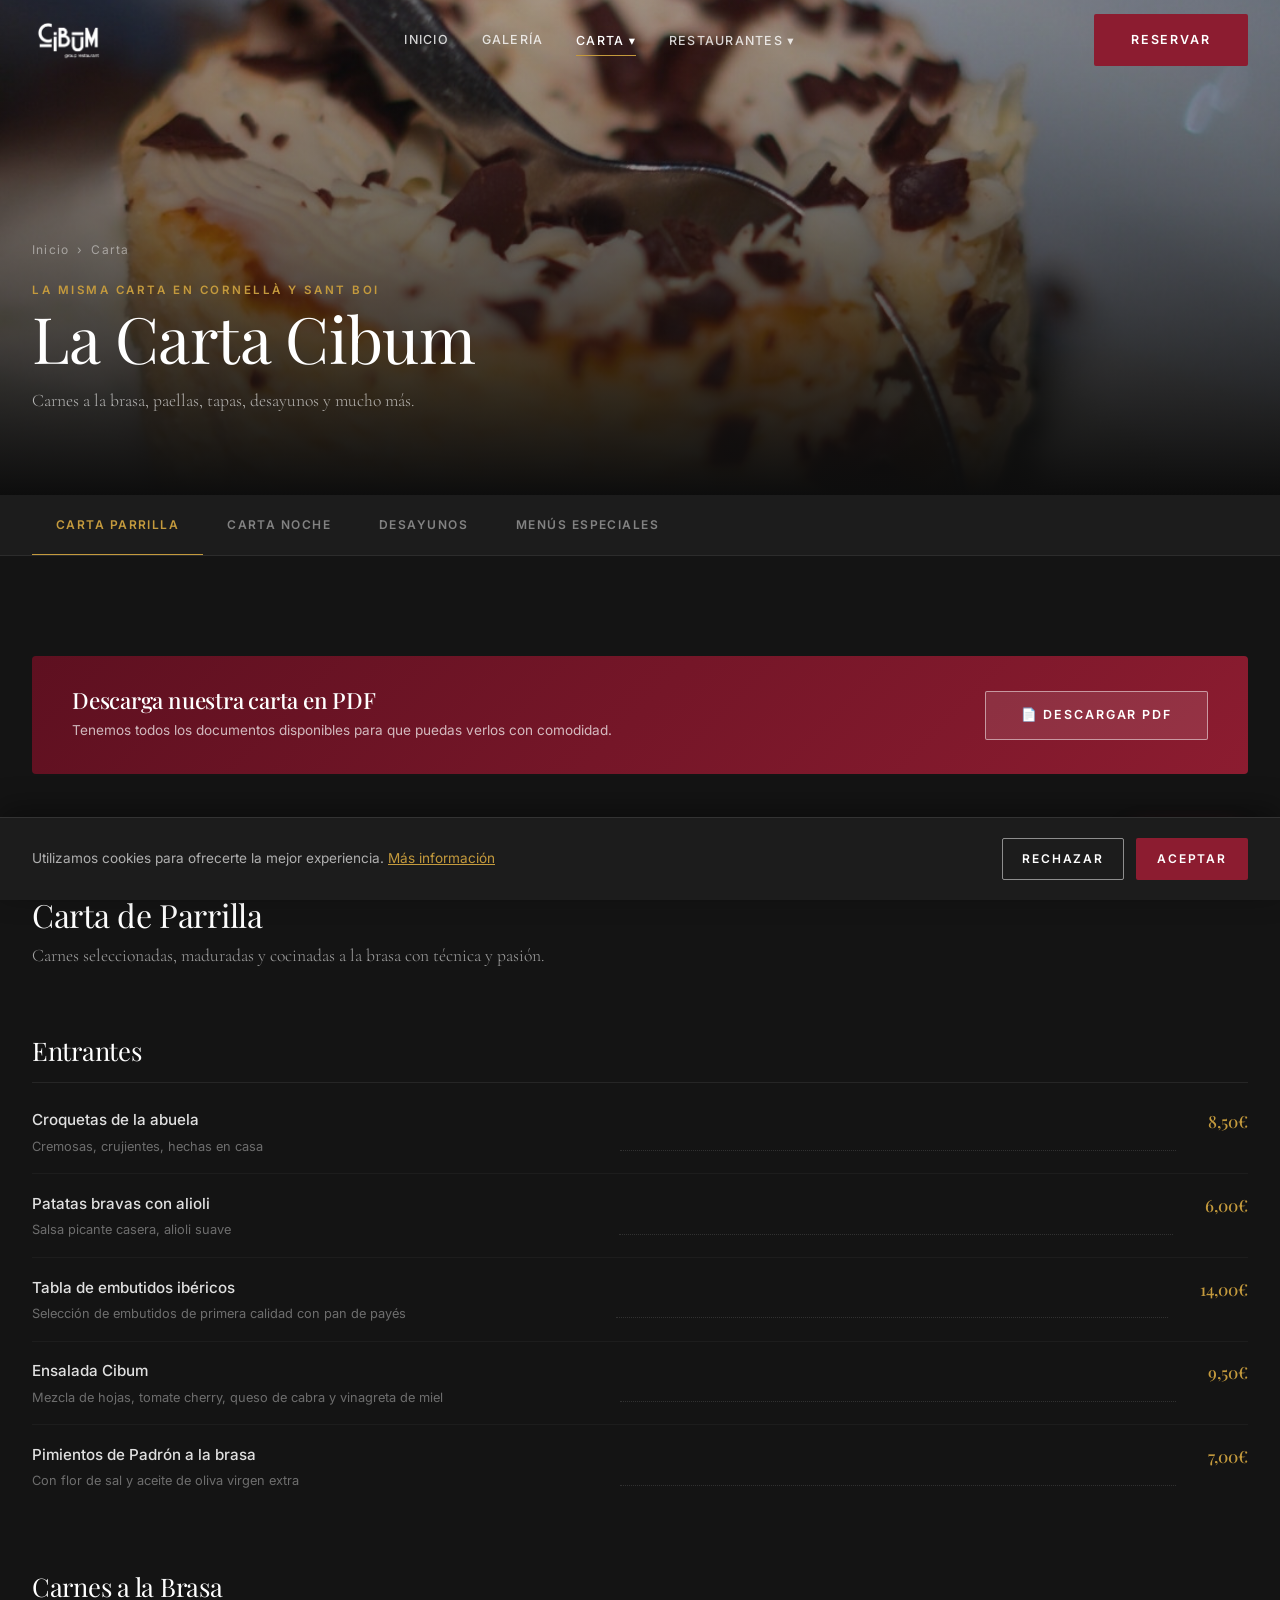
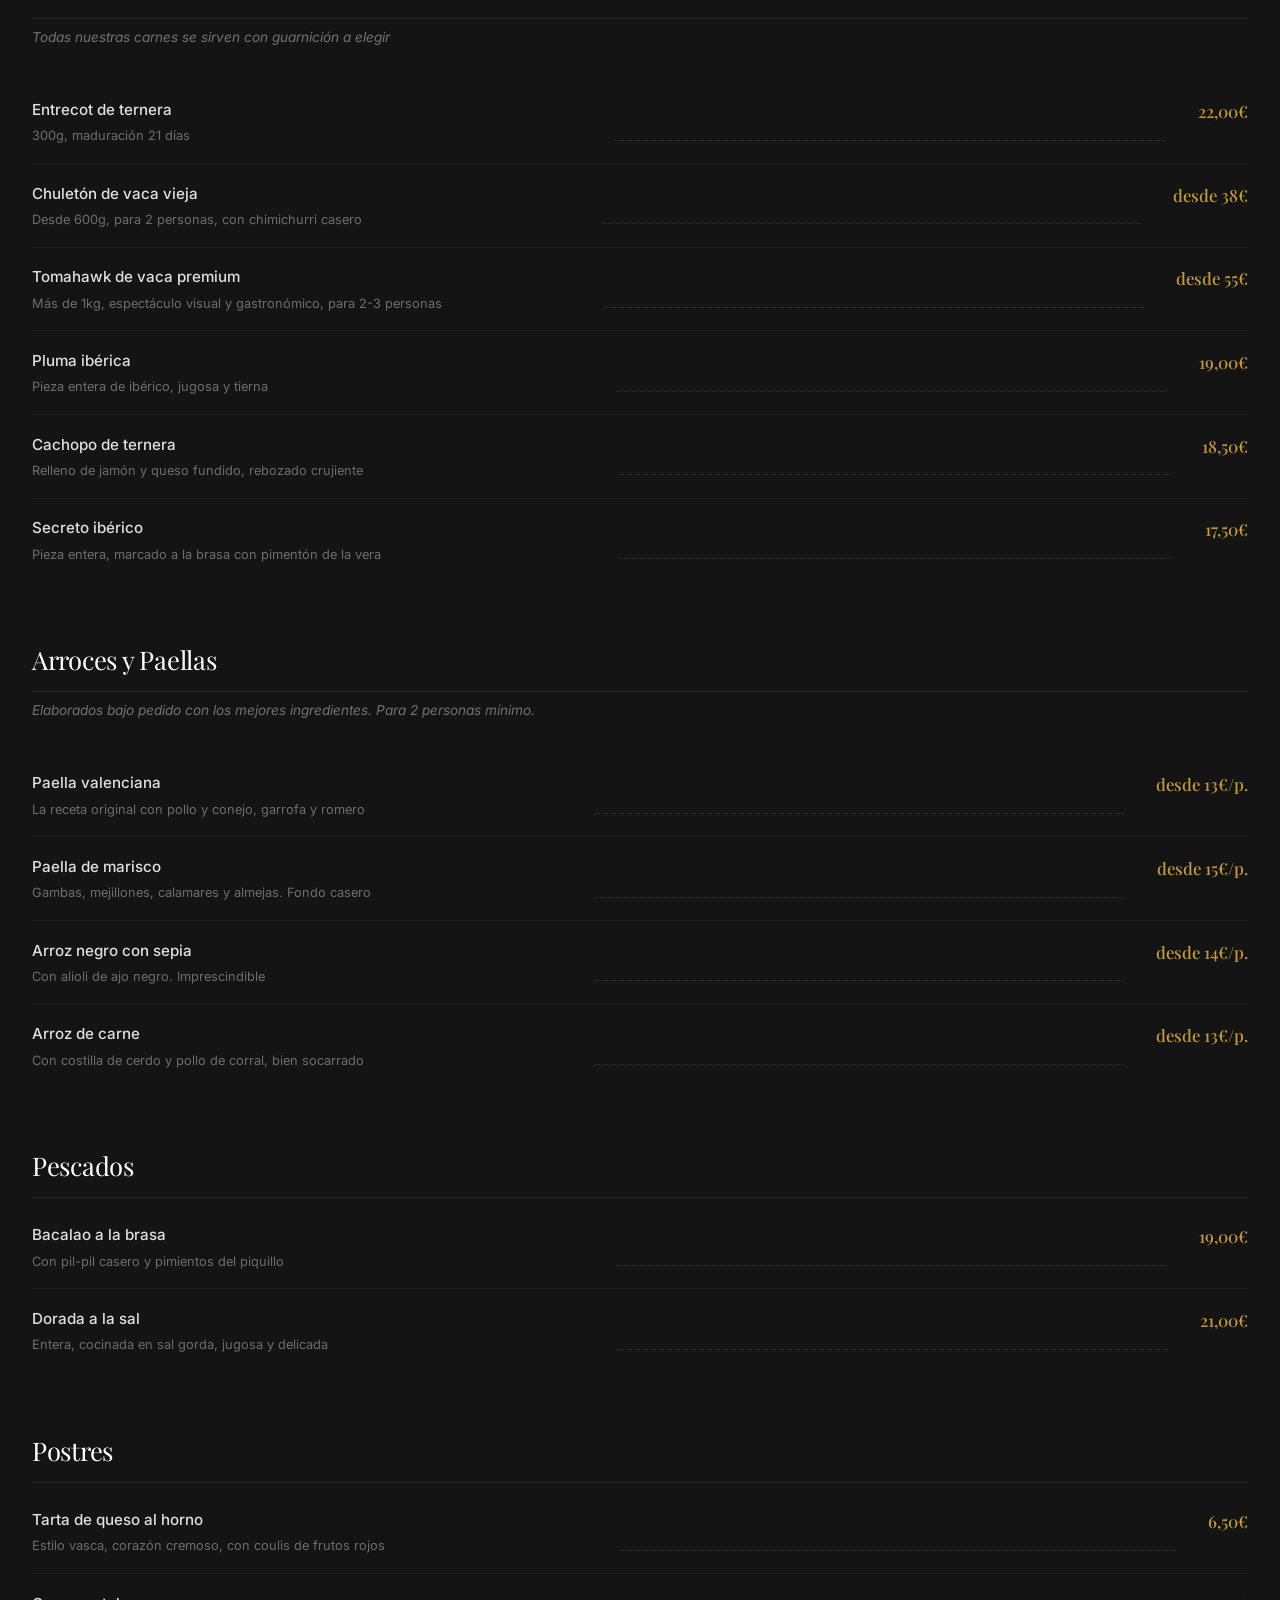
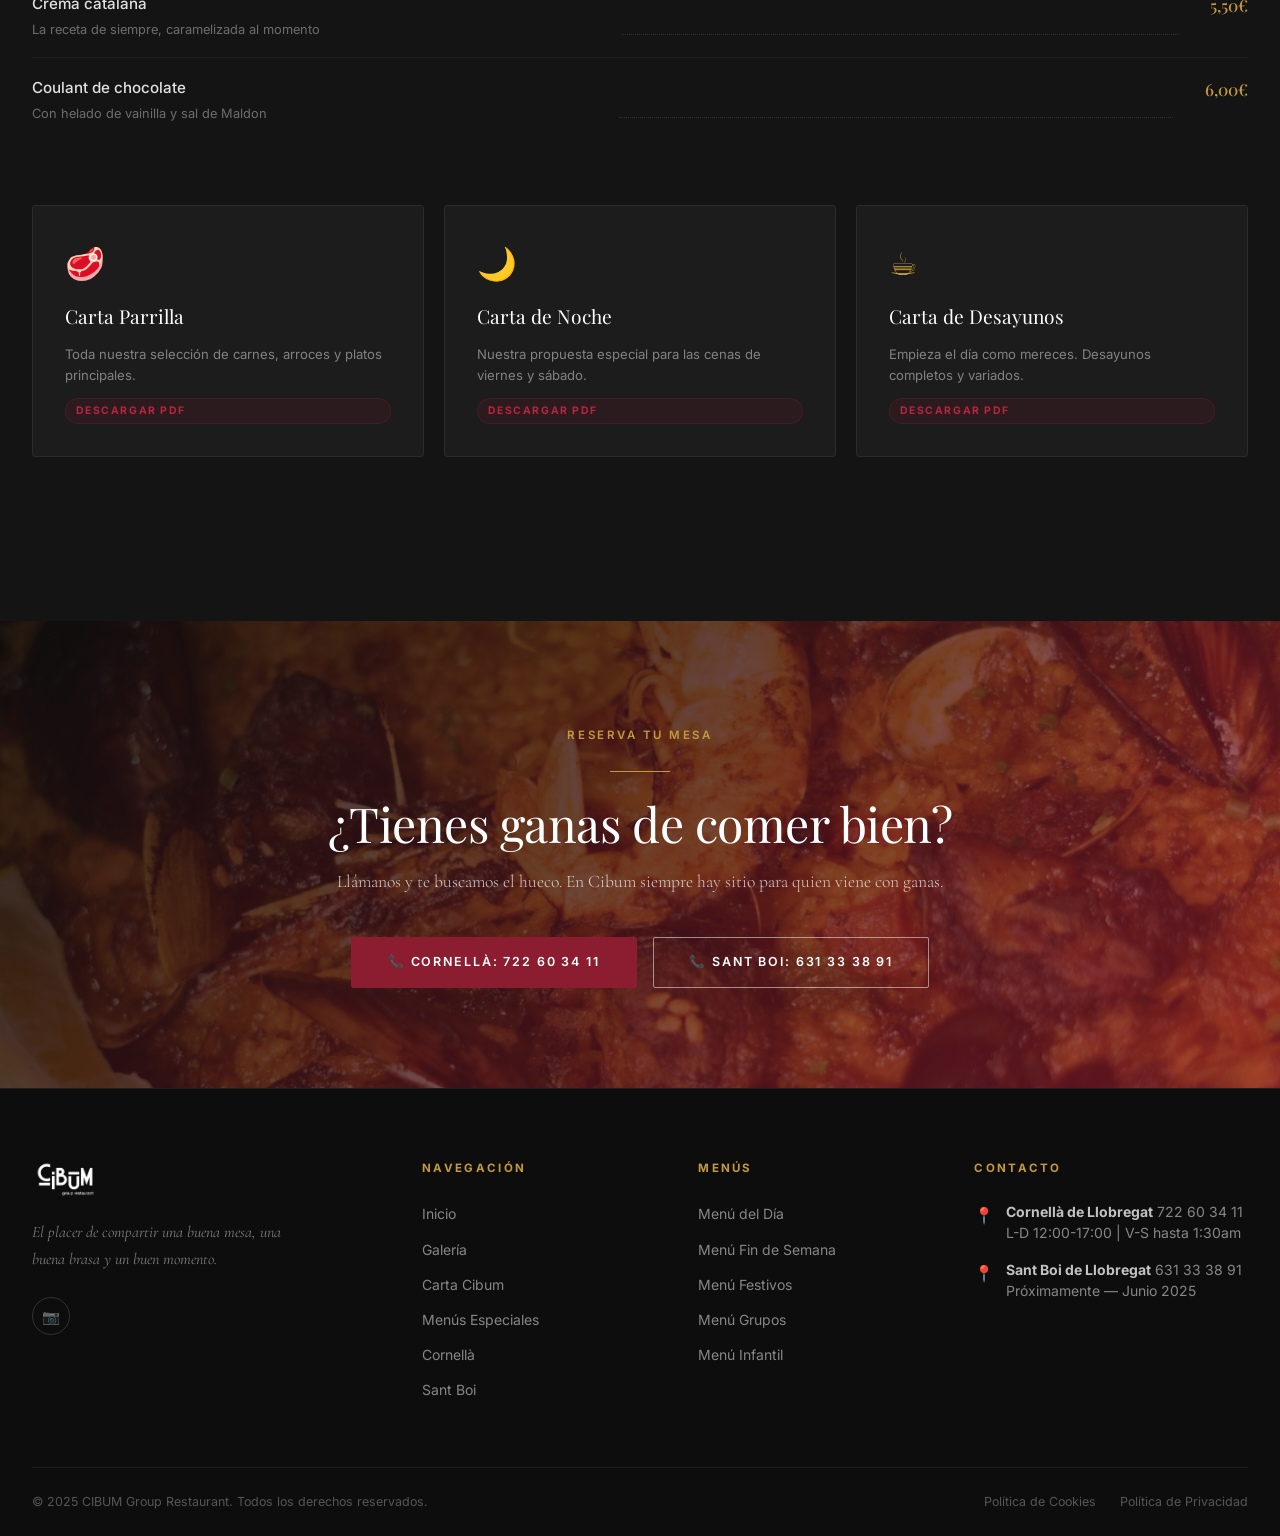
==== carta.html @ f762948f "Initial commit: Cibum Group website Co-Authored-By: Claude Opus 4.6 <noreply@anthropic.com>" ====
<!DOCTYPE html>
<html lang="es">
<head>
  <meta charset="UTF-8">
  <meta name="viewport" content="width=device-width, initial-scale=1.0">
  <title>Carta CIBUM | Carnes, Paellas, Tapas y Más</title>
  <meta name="description" content="Descubre la carta completa de Cibum: carta de parrilla, desayunos, menú de noche y mucho más. La misma carta en Cornellà y Sant Boi.">
  <link rel="icon" href="images/icono-1-150x150.png" type="image/png">
  <link rel="stylesheet" href="css/style.css">
  <style>
    .carta-tabs {
      position: sticky;
      top: var(--nav-height);
      z-index: 100;
      background: var(--color-dark-2);
      border-bottom: 1px solid rgba(255,255,255,0.07);
      padding: 0 2rem;
    }
    .carta-tabs-inner {
      max-width: 1280px;
      margin: 0 auto;
      display: flex;
      overflow-x: auto;
      scrollbar-width: none;
    }
    .carta-tabs-inner::-webkit-scrollbar { display: none; }

    .carta-nav-item {
      flex-shrink: 0;
      padding: 1.25rem 1.5rem;
      font-size: 0.75rem;
      font-weight: 600;
      letter-spacing: 0.12em;
      text-transform: uppercase;
      color: rgba(255,255,255,0.45);
      border-bottom: 2px solid transparent;
      margin-bottom: -1px;
      transition: color 0.2s, border-color 0.2s;
      cursor: pointer;
      white-space: nowrap;
    }
    .carta-nav-item:hover { color: rgba(255,255,255,0.75); }
    .carta-nav-item.active {
      color: var(--color-gold);
      border-bottom-color: var(--color-gold);
    }

    /* PDF download cards */
    .download-grid {
      display: grid;
      grid-template-columns: repeat(3, 1fr);
      gap: 1.25rem;
      margin-bottom: 4rem;
    }
    .download-card {
      background: var(--color-dark-2);
      border: 1px solid rgba(255,255,255,0.07);
      border-radius: 4px;
      padding: 2rem;
      display: flex;
      flex-direction: column;
      gap: 0.75rem;
      transition: border-color 0.3s, transform 0.3s;
      text-decoration: none;
    }
    .download-card:hover {
      border-color: rgba(196,154,61,0.35);
      transform: translateY(-4px);
    }
    .download-card__icon {
      font-size: 2rem;
      color: var(--color-gold);
    }
    .download-card__title {
      font-family: var(--font-display);
      font-size: 1.2rem;
      color: var(--color-white);
    }
    .download-card__desc {
      font-size: 0.82rem;
      color: rgba(255,255,255,0.45);
      line-height: 1.6;
    }
    .download-card__badge {
      display: inline-block;
      font-size: 0.65rem;
      font-weight: 700;
      letter-spacing: 0.15em;
      text-transform: uppercase;
      color: var(--color-brand-light);
      background: rgba(140,28,48,0.15);
      border: 1px solid rgba(140,28,48,0.25);
      padding: 0.25rem 0.6rem;
      border-radius: 2rem;
    }

    /* Menu section items */
    .menu-section {
      margin-bottom: 4rem;
    }
    .menu-section__title {
      font-family: var(--font-display);
      font-size: 1.6rem;
      font-weight: 400;
      color: var(--color-white);
      margin-bottom: 0.5rem;
      padding-bottom: 1rem;
      border-bottom: 1px solid rgba(255,255,255,0.08);
    }
    .menu-section__subtitle {
      font-size: 0.85rem;
      color: rgba(255,255,255,0.4);
      margin-bottom: 2rem;
      font-style: italic;
    }
    .menu-items {
      display: flex;
      flex-direction: column;
      gap: 0;
    }
    .menu-item {
      display: flex;
      justify-content: space-between;
      align-items: flex-start;
      gap: 1rem;
      padding: 1.1rem 0;
      border-bottom: 1px solid rgba(255,255,255,0.04);
      transition: background 0.2s;
    }
    .menu-item:last-child { border-bottom: none; }
    .menu-item:hover { background: rgba(255,255,255,0.02); margin: 0 -1rem; padding: 1.1rem 1rem; }
    .menu-item__info { flex: 1; }
    .menu-item__name {
      font-weight: 500;
      color: rgba(255,255,255,0.87);
      font-size: 0.95rem;
      margin-bottom: 0.25rem;
    }
    .menu-item__desc {
      font-size: 0.8rem;
      color: rgba(255,255,255,0.38);
      line-height: 1.5;
    }
    .menu-item__dots {
      flex: 1;
      border-bottom: 1px dotted rgba(255,255,255,0.12);
      margin: 0 1rem;
      margin-bottom: 0.3rem;
      align-self: flex-end;
    }
    .menu-item__price {
      font-family: var(--font-display);
      font-size: 1.05rem;
      color: var(--color-gold);
      font-weight: 500;
      white-space: nowrap;
      flex-shrink: 0;
    }

    .carta-panel { display: none; }
    .carta-panel.active { display: block; }

    /* Featured banner */
    .featured-banner {
      background: linear-gradient(135deg, var(--color-brand-dark), var(--color-brand));
      border-radius: 4px;
      padding: 2rem 2.5rem;
      display: flex;
      align-items: center;
      justify-content: space-between;
      gap: 1.5rem;
      margin-bottom: 3rem;
      flex-wrap: wrap;
    }
    .featured-banner__text h3 {
      font-family: var(--font-display);
      font-size: 1.4rem;
      color: white;
      margin-bottom: 0.4rem;
    }
    .featured-banner__text p {
      font-size: 0.85rem;
      color: rgba(255,255,255,0.7);
    }

    @media (max-width: 768px) {
      .download-grid { grid-template-columns: 1fr; }
    }
    @media (min-width: 769px) and (max-width: 992px) {
      .download-grid { grid-template-columns: repeat(2, 1fr); }
    }
  </style>
</head>
<body>

  <!-- Page Loader -->
  <div class="page-loader">
    <img src="images/cibum-logo-1.png" alt="Cibum" class="page-loader__logo">
    <div class="page-loader__bar"></div>
  </div>

  <!-- Navigation -->
  <nav class="navbar">
    <div class="navbar__inner">
      <a href="index.html" class="navbar__logo">
        <img src="images/cibum-logo-1.png" alt="CIBUM Group">
      </a>
      <div class="navbar__links">
        <a href="index.html" class="navbar__link">Inicio</a>
        <a href="galeria.html" class="navbar__link">Galería</a>
        <div class="navbar__dropdown">
          <a href="carta.html" class="navbar__link active">Carta &#9662;</a>
          <div class="navbar__dropdown-menu">
            <a href="carta.html" class="navbar__dropdown-item">Carta Completa</a>
            <a href="menus.html" class="navbar__dropdown-item">Menús para Grupos</a>
            <a href="menus.html#finde" class="navbar__dropdown-item">Menú Fin de Semana</a>
            <a href="menus.html#infantil" class="navbar__dropdown-item">Menú Infantil</a>
          </div>
        </div>
        <div class="navbar__dropdown">
          <a href="cornella.html" class="navbar__link">Restaurantes &#9662;</a>
          <div class="navbar__dropdown-menu">
            <a href="cornella.html" class="navbar__dropdown-item">Cornellà</a>
            <a href="sant-boi.html" class="navbar__dropdown-item">Sant Boi</a>
          </div>
        </div>
      </div>
      <a href="tel:722603411" class="btn btn--primary navbar__cta">Reservar</a>
      <button class="navbar__hamburger" aria-label="Menú">
        <span></span><span></span><span></span>
      </button>
    </div>
  </nav>

  <!-- Mobile Menu -->
  <div class="navbar__mobile">
    <a href="index.html" class="navbar__mobile-link">Inicio</a>
    <a href="galeria.html" class="navbar__mobile-link">Galería</a>
    <a href="carta.html" class="navbar__mobile-link">Carta Completa</a>
    <a href="menus.html" class="navbar__mobile-link">Menús Especiales</a>
    <a href="cornella.html" class="navbar__mobile-link">Cornellà</a>
    <a href="sant-boi.html" class="navbar__mobile-link">Sant Boi</a>
    <a href="tel:722603411" class="btn btn--primary navbar__mobile-cta">Reservar Mesa</a>
  </div>

  <!-- Page Hero -->
  <section class="page-hero">
    <div class="page-hero__bg" style="background-image: url('images/6.jpg');"></div>
    <div class="page-hero__overlay"></div>
    <div class="page-hero__content">
      <div class="page-hero__breadcrumb">
        <a href="index.html">Inicio</a>
        <span>&#8250;</span>
        <span>Carta</span>
      </div>
      <span class="eyebrow">La misma carta en Cornellà y Sant Boi</span>
      <h1 class="page-hero__title">La Carta Cibum</h1>
      <p class="page-hero__subtitle">Carnes a la brasa, paellas, tapas, desayunos y mucho más.</p>
    </div>
  </section>

  <!-- Carta Navigation Tabs -->
  <div class="carta-tabs">
    <div class="carta-tabs-inner">
      <div class="carta-nav-item active" data-carta="parrilla">Carta Parrilla</div>
      <div class="carta-nav-item" data-carta="noche">Carta Noche</div>
      <div class="carta-nav-item" data-carta="desayunos">Desayunos</div>
      <div class="carta-nav-item" data-carta="menus-link">Menús Especiales</div>
    </div>
  </div>

  <!-- Main Content -->
  <section class="section section--dark">
    <div class="container">

      <!-- Downloads Banner -->
      <div class="featured-banner reveal">
        <div class="featured-banner__text">
          <h3>Descarga nuestra carta en PDF</h3>
          <p>Tenemos todos los documentos disponibles para que puedas verlos con comodidad.</p>
        </div>
        <a href="https://cibumgroup.com/wp-content/uploads/2025/05/menu-parilla.pdf" target="_blank" class="btn btn--outline" style="background:rgba(255,255,255,0.1);">
          &#128196; Descargar PDF
        </a>
      </div>

      <!-- Carta Parrilla -->
      <div class="carta-panel active" id="panel-parrilla">
        <div class="section-header reveal">
          <span class="eyebrow">Especialidad de la casa</span>
          <div class="divider divider--left"></div>
          <h2 class="section-title" style="text-align:left; font-size: 2rem;">Carta de Parrilla</h2>
          <p class="section-subtitle" style="margin-left:0; margin-top:0.5rem;">Carnes seleccionadas, maduradas y cocinadas a la brasa con técnica y pasión.</p>
        </div>

        <div class="menu-section reveal">
          <h3 class="menu-section__title">Entrantes</h3>
          <div class="menu-items">
            <div class="menu-item">
              <div class="menu-item__info">
                <div class="menu-item__name">Croquetas de la abuela</div>
                <div class="menu-item__desc">Cremosas, crujientes, hechas en casa</div>
              </div>
              <div class="menu-item__dots"></div>
              <div class="menu-item__price">8,50€</div>
            </div>
            <div class="menu-item">
              <div class="menu-item__info">
                <div class="menu-item__name">Patatas bravas con alioli</div>
                <div class="menu-item__desc">Salsa picante casera, alioli suave</div>
              </div>
              <div class="menu-item__dots"></div>
              <div class="menu-item__price">6,00€</div>
            </div>
            <div class="menu-item">
              <div class="menu-item__info">
                <div class="menu-item__name">Tabla de embutidos ibéricos</div>
                <div class="menu-item__desc">Selección de embutidos de primera calidad con pan de payés</div>
              </div>
              <div class="menu-item__dots"></div>
              <div class="menu-item__price">14,00€</div>
            </div>
            <div class="menu-item">
              <div class="menu-item__info">
                <div class="menu-item__name">Ensalada Cibum</div>
                <div class="menu-item__desc">Mezcla de hojas, tomate cherry, queso de cabra y vinagreta de miel</div>
              </div>
              <div class="menu-item__dots"></div>
              <div class="menu-item__price">9,50€</div>
            </div>
            <div class="menu-item">
              <div class="menu-item__info">
                <div class="menu-item__name">Pimientos de Padrón a la brasa</div>
                <div class="menu-item__desc">Con flor de sal y aceite de oliva virgen extra</div>
              </div>
              <div class="menu-item__dots"></div>
              <div class="menu-item__price">7,00€</div>
            </div>
          </div>
        </div>

        <div class="menu-section reveal">
          <h3 class="menu-section__title">Carnes a la Brasa</h3>
          <p class="menu-section__subtitle">Todas nuestras carnes se sirven con guarnición a elegir</p>
          <div class="menu-items">
            <div class="menu-item">
              <div class="menu-item__info">
                <div class="menu-item__name">Entrecot de ternera</div>
                <div class="menu-item__desc">300g, maduración 21 días</div>
              </div>
              <div class="menu-item__dots"></div>
              <div class="menu-item__price">22,00€</div>
            </div>
            <div class="menu-item">
              <div class="menu-item__info">
                <div class="menu-item__name">Chuletón de vaca vieja</div>
                <div class="menu-item__desc">Desde 600g, para 2 personas, con chimichurri casero</div>
              </div>
              <div class="menu-item__dots"></div>
              <div class="menu-item__price">desde 38€</div>
            </div>
            <div class="menu-item">
              <div class="menu-item__info">
                <div class="menu-item__name">Tomahawk de vaca premium</div>
                <div class="menu-item__desc">Más de 1kg, espectáculo visual y gastronómico, para 2-3 personas</div>
              </div>
              <div class="menu-item__dots"></div>
              <div class="menu-item__price">desde 55€</div>
            </div>
            <div class="menu-item">
              <div class="menu-item__info">
                <div class="menu-item__name">Pluma ibérica</div>
                <div class="menu-item__desc">Pieza entera de ibérico, jugosa y tierna</div>
              </div>
              <div class="menu-item__dots"></div>
              <div class="menu-item__price">19,00€</div>
            </div>
            <div class="menu-item">
              <div class="menu-item__info">
                <div class="menu-item__name">Cachopo de ternera</div>
                <div class="menu-item__desc">Relleno de jamón y queso fundido, rebozado crujiente</div>
              </div>
              <div class="menu-item__dots"></div>
              <div class="menu-item__price">18,50€</div>
            </div>
            <div class="menu-item">
              <div class="menu-item__info">
                <div class="menu-item__name">Secreto ibérico</div>
                <div class="menu-item__desc">Pieza entera, marcado a la brasa con pimentón de la vera</div>
              </div>
              <div class="menu-item__dots"></div>
              <div class="menu-item__price">17,50€</div>
            </div>
          </div>
        </div>

        <div class="menu-section reveal">
          <h3 class="menu-section__title">Arroces y Paellas</h3>
          <p class="menu-section__subtitle">Elaborados bajo pedido con los mejores ingredientes. Para 2 personas mínimo.</p>
          <div class="menu-items">
            <div class="menu-item">
              <div class="menu-item__info">
                <div class="menu-item__name">Paella valenciana</div>
                <div class="menu-item__desc">La receta original con pollo y conejo, garrofa y romero</div>
              </div>
              <div class="menu-item__dots"></div>
              <div class="menu-item__price">desde 13€/p.</div>
            </div>
            <div class="menu-item">
              <div class="menu-item__info">
                <div class="menu-item__name">Paella de marisco</div>
                <div class="menu-item__desc">Gambas, mejillones, calamares y almejas. Fondo casero</div>
              </div>
              <div class="menu-item__dots"></div>
              <div class="menu-item__price">desde 15€/p.</div>
            </div>
            <div class="menu-item">
              <div class="menu-item__info">
                <div class="menu-item__name">Arroz negro con sepia</div>
                <div class="menu-item__desc">Con alioli de ajo negro. Imprescindible</div>
              </div>
              <div class="menu-item__dots"></div>
              <div class="menu-item__price">desde 14€/p.</div>
            </div>
            <div class="menu-item">
              <div class="menu-item__info">
                <div class="menu-item__name">Arroz de carne</div>
                <div class="menu-item__desc">Con costilla de cerdo y pollo de corral, bien socarrado</div>
              </div>
              <div class="menu-item__dots"></div>
              <div class="menu-item__price">desde 13€/p.</div>
            </div>
          </div>
        </div>

        <div class="menu-section reveal">
          <h3 class="menu-section__title">Pescados</h3>
          <div class="menu-items">
            <div class="menu-item">
              <div class="menu-item__info">
                <div class="menu-item__name">Bacalao a la brasa</div>
                <div class="menu-item__desc">Con pil-pil casero y pimientos del piquillo</div>
              </div>
              <div class="menu-item__dots"></div>
              <div class="menu-item__price">19,00€</div>
            </div>
            <div class="menu-item">
              <div class="menu-item__info">
                <div class="menu-item__name">Dorada a la sal</div>
                <div class="menu-item__desc">Entera, cocinada en sal gorda, jugosa y delicada</div>
              </div>
              <div class="menu-item__dots"></div>
              <div class="menu-item__price">21,00€</div>
            </div>
          </div>
        </div>

        <div class="menu-section reveal">
          <h3 class="menu-section__title">Postres</h3>
          <div class="menu-items">
            <div class="menu-item">
              <div class="menu-item__info">
                <div class="menu-item__name">Tarta de queso al horno</div>
                <div class="menu-item__desc">Estilo vasca, corazón cremoso, con coulis de frutos rojos</div>
              </div>
              <div class="menu-item__dots"></div>
              <div class="menu-item__price">6,50€</div>
            </div>
            <div class="menu-item">
              <div class="menu-item__info">
                <div class="menu-item__name">Crema catalana</div>
                <div class="menu-item__desc">La receta de siempre, caramelizada al momento</div>
              </div>
              <div class="menu-item__dots"></div>
              <div class="menu-item__price">5,50€</div>
            </div>
            <div class="menu-item">
              <div class="menu-item__info">
                <div class="menu-item__name">Coulant de chocolate</div>
                <div class="menu-item__desc">Con helado de vainilla y sal de Maldon</div>
              </div>
              <div class="menu-item__dots"></div>
              <div class="menu-item__price">6,00€</div>
            </div>
          </div>
        </div>

        <!-- Download PDF CTA -->
        <div class="download-grid reveal">
          <a href="https://cibumgroup.com/wp-content/uploads/2025/05/menu-parilla.pdf" target="_blank" class="download-card">
            <div class="download-card__icon">&#x1F969;</div>
            <div class="download-card__title">Carta Parrilla</div>
            <p class="download-card__desc">Toda nuestra selección de carnes, arroces y platos principales.</p>
            <span class="download-card__badge">Descargar PDF</span>
          </a>
          <a href="https://cibumgroup.com/wp-content/uploads/2025/05/menu-cibum-CENAS.pdf" target="_blank" class="download-card">
            <div class="download-card__icon">&#x1F319;</div>
            <div class="download-card__title">Carta de Noche</div>
            <p class="download-card__desc">Nuestra propuesta especial para las cenas de viernes y sábado.</p>
            <span class="download-card__badge">Descargar PDF</span>
          </a>
          <a href="https://cibumgroup.com/wp-content/uploads/2025/05/desayunos.pdf" target="_blank" class="download-card">
            <div class="download-card__icon">&#x2615;</div>
            <div class="download-card__title">Carta de Desayunos</div>
            <p class="download-card__desc">Empieza el día como mereces. Desayunos completos y variados.</p>
            <span class="download-card__badge">Descargar PDF</span>
          </a>
        </div>

      </div><!-- /panel-parrilla -->

      <!-- Carta Noche -->
      <div class="carta-panel" id="panel-noche">
        <div class="section-header reveal">
          <span class="eyebrow">Viernes y Sábados por la noche</span>
          <div class="divider divider--left"></div>
          <h2 class="section-title" style="text-align:left; font-size: 2rem;">Carta de Noche</h2>
          <p class="section-subtitle" style="margin-left:0;">Una propuesta pensada para disfrutar en las noches del fin de semana.</p>
        </div>

        <div class="menu-section reveal">
          <h3 class="menu-section__title">Para compartir</h3>
          <div class="menu-items">
            <div class="menu-item">
              <div class="menu-item__info">
                <div class="menu-item__name">Tabla de quesos selectos</div>
                <div class="menu-item__desc">Selección de 5 quesos con membrillo, nueces y uvas</div>
              </div>
              <div class="menu-item__dots"></div>
              <div class="menu-item__price">16,00€</div>
            </div>
            <div class="menu-item">
              <div class="menu-item__info">
                <div class="menu-item__name">Tabla de carnes frías y embutidos</div>
                <div class="menu-item__desc">Jamón ibérico, lomo, chorizo y más</div>
              </div>
              <div class="menu-item__dots"></div>
              <div class="menu-item__price">18,00€</div>
            </div>
            <div class="menu-item">
              <div class="menu-item__info">
                <div class="menu-item__name">Croquetas surtidas</div>
                <div class="menu-item__desc">De jamón, bacalao y boletus (8 unidades)</div>
              </div>
              <div class="menu-item__dots"></div>
              <div class="menu-item__price">10,00€</div>
            </div>
          </div>
        </div>

        <div class="menu-section reveal">
          <h3 class="menu-section__title">Platos de noche</h3>
          <div class="menu-items">
            <div class="menu-item">
              <div class="menu-item__info">
                <div class="menu-item__name">Tosta de foie con reducción de Oporto</div>
                <div class="menu-item__desc">Pan brioche tostado, foie a la plancha, reducción caramelizada</div>
              </div>
              <div class="menu-item__dots"></div>
              <div class="menu-item__price">14,00€</div>
            </div>
            <div class="menu-item">
              <div class="menu-item__info">
                <div class="menu-item__name">Entrecot al whisky</div>
                <div class="menu-item__desc">Con patatas fritas y ensalada</div>
              </div>
              <div class="menu-item__dots"></div>
              <div class="menu-item__price">24,00€</div>
            </div>
          </div>
        </div>

        <div style="text-align:center; margin-top: 2rem;" class="reveal">
          <a href="https://cibumgroup.com/wp-content/uploads/2025/05/menu-cibum-CENAS.pdf" target="_blank" class="btn btn--gold">
            &#128196; Descargar Carta Noche completa
          </a>
        </div>
      </div><!-- /panel-noche -->

      <!-- Desayunos -->
      <div class="carta-panel" id="panel-desayunos">
        <div class="section-header reveal">
          <span class="eyebrow">Mañanas en Cibum</span>
          <div class="divider divider--left"></div>
          <h2 class="section-title" style="text-align:left; font-size: 2rem;">Desayunos</h2>
          <p class="section-subtitle" style="margin-left:0;">Empieza el día como mereces. Disponible de lunes a domingo por la mañana.</p>
        </div>

        <div class="menu-section reveal">
          <h3 class="menu-section__title">Desayunos</h3>
          <div class="menu-items">
            <div class="menu-item">
              <div class="menu-item__info">
                <div class="menu-item__name">Tostada con tomate y aceite</div>
                <div class="menu-item__desc">Pan de payés tostado, tomate frotado, AOVE</div>
              </div>
              <div class="menu-item__dots"></div>
              <div class="menu-item__price">3,50€</div>
            </div>
            <div class="menu-item">
              <div class="menu-item__info">
                <div class="menu-item__name">Tostada con jamón ibérico</div>
                <div class="menu-item__desc">Pan artesanal, tomate, lonchas de jamón ibérico</div>
              </div>
              <div class="menu-item__dots"></div>
              <div class="menu-item__price">6,50€</div>
            </div>
            <div class="menu-item">
              <div class="menu-item__info">
                <div class="menu-item__name">Bocadillo de tortilla española</div>
                <div class="menu-item__desc">Pan baguette, tortilla recién hecha, opcional con chorizo</div>
              </div>
              <div class="menu-item__dots"></div>
              <div class="menu-item__price">4,50€</div>
            </div>
            <div class="menu-item">
              <div class="menu-item__info">
                <div class="menu-item__name">Cruasán con mantequilla y mermelada</div>
                <div class="menu-item__desc">Recién horneado</div>
              </div>
              <div class="menu-item__dots"></div>
              <div class="menu-item__price">2,80€</div>
            </div>
            <div class="menu-item">
              <div class="menu-item__info">
                <div class="menu-item__name">Zumo de naranja natural</div>
                <div class="menu-item__desc">Exprimido en el momento</div>
              </div>
              <div class="menu-item__dots"></div>
              <div class="menu-item__price">2,50€</div>
            </div>
            <div class="menu-item">
              <div class="menu-item__info">
                <div class="menu-item__name">Café con leche + tostada</div>
                <div class="menu-item__desc">El desayuno esencial</div>
              </div>
              <div class="menu-item__dots"></div>
              <div class="menu-item__price">4,00€</div>
            </div>
          </div>
        </div>

        <div style="text-align:center; margin-top: 2rem;" class="reveal">
          <a href="https://cibumgroup.com/wp-content/uploads/2025/05/desayunos.pdf" target="_blank" class="btn btn--gold">
            &#128196; Descargar carta de desayunos
          </a>
        </div>
      </div><!-- /panel-desayunos -->

      <!-- Menús Link -->
      <div class="carta-panel" id="panel-menus-link">
        <div class="section-header reveal">
          <span class="eyebrow">Menús especiales</span>
          <div class="divider divider--left"></div>
          <h2 class="section-title" style="text-align:left; font-size: 2rem;">Menús para todos los momentos</h2>
          <p class="section-subtitle" style="margin-left:0;">Tenemos menús para grupos, fins de semana, festivos e infantiles. Todo disponible en Cornellà y Sant Boi.</p>
        </div>
        <div class="download-grid reveal">
          <a href="menus.html#grupos" class="download-card">
            <div class="download-card__icon">&#128101;</div>
            <div class="download-card__title">Menús para Grupos</div>
            <p class="download-card__desc">Desde 25€ por persona. Perfectos para celebraciones, eventos y comidas de empresa.</p>
            <span class="download-card__badge">Ver más</span>
          </a>
          <a href="menus.html#finde" class="download-card">
            <div class="download-card__icon">&#127966;</div>
            <div class="download-card__title">Menú Fin de Semana</div>
            <p class="download-card__desc">30€ por persona. Paella, brasa y botella de vino para dos. Perfecto para el fin de semana.</p>
            <span class="download-card__badge">Ver más</span>
          </a>
          <a href="menus.html#infantil" class="download-card">
            <div class="download-card__icon">&#127828;</div>
            <div class="download-card__title">Menú Infantil</div>
            <p class="download-card__desc">11,50€ por persona. Pensado para los más pequeños de la casa (máximo 12 años).</p>
            <span class="download-card__badge">Ver más</span>
          </a>
        </div>
        <div style="text-align:center; margin-top: 1rem;" class="reveal">
          <a href="menus.html" class="btn btn--primary">Ver todos los menús</a>
        </div>
      </div><!-- /panel-menus-link -->

    </div>
  </section>

  <!-- CTA Banner -->
  <div class="cta-banner">
    <div class="cta-banner__bg" style="background-image: url('images/50.jpg');"></div>
    <div class="cta-banner__overlay"></div>
    <div class="cta-banner__content reveal">
      <span class="eyebrow">Reserva tu mesa</span>
      <div class="divider"></div>
      <h2 class="cta-banner__title">¿Tienes ganas de comer bien?</h2>
      <p class="cta-banner__text">Llámanos y te buscamos el hueco. En Cibum siempre hay sitio para quien viene con ganas.</p>
      <div class="cta-banner__actions">
        <a href="tel:722603411" class="btn btn--primary">&#128222; Cornellà: 722 60 34 11</a>
        <a href="tel:631333891" class="btn btn--outline">&#128222; Sant Boi: 631 33 38 91</a>
      </div>
    </div>
  </div>

  <!-- Footer -->
  <footer class="footer">
    <div class="container">
      <div class="footer__grid">
        <div>
          <img src="images/cibum-logo-1.png" alt="CIBUM Group" class="footer__logo">
          <p class="footer__tagline">El placer de compartir una buena mesa, una buena brasa y un buen momento.</p>
          <div class="footer__social">
            <a href="https://www.instagram.com/cibumgroup/" target="_blank" class="footer__social-link" aria-label="Instagram">&#x1F4F7;</a>
          </div>
        </div>
        <div>
          <div class="footer__col-title">Navegación</div>
          <ul class="footer__links">
            <li><a href="index.html" class="footer__link">Inicio</a></li>
            <li><a href="galeria.html" class="footer__link">Galería</a></li>
            <li><a href="carta.html" class="footer__link">Carta Cibum</a></li>
            <li><a href="menus.html" class="footer__link">Menús Especiales</a></li>
            <li><a href="cornella.html" class="footer__link">Cornellà</a></li>
            <li><a href="sant-boi.html" class="footer__link">Sant Boi</a></li>
          </ul>
        </div>
        <div>
          <div class="footer__col-title">Menús</div>
          <ul class="footer__links">
            <li><a href="menus.html" class="footer__link">Menú del Día</a></li>
            <li><a href="menus.html#finde" class="footer__link">Menú Fin de Semana</a></li>
            <li><a href="menus.html#festivos" class="footer__link">Menú Festivos</a></li>
            <li><a href="menus.html#grupos" class="footer__link">Menú Grupos</a></li>
            <li><a href="menus.html#infantil" class="footer__link">Menú Infantil</a></li>
          </ul>
        </div>
        <div>
          <div class="footer__col-title">Contacto</div>
          <div class="footer__contact-item">
            <span class="footer__contact-icon">&#128205;</span>
            <div class="footer__contact-text">
              <strong style="color: rgba(255,255,255,0.75);">Cornellà de Llobregat</strong>
              <a href="tel:722603411">722 60 34 11</a><br>
              L-D 12:00-17:00 | V-S hasta 1:30am
            </div>
          </div>
          <div class="footer__contact-item">
            <span class="footer__contact-icon">&#128205;</span>
            <div class="footer__contact-text">
              <strong style="color: rgba(255,255,255,0.75);">Sant Boi de Llobregat</strong>
              <a href="tel:631333891">631 33 38 91</a><br>
              Próximamente — Junio 2025
            </div>
          </div>
        </div>
      </div>
      <div class="footer__bottom">
        <p class="footer__copyright">&copy; 2025 CIBUM Group Restaurant. Todos los derechos reservados.</p>
        <div class="footer__legal">
          <a href="politica-cookies.html" class="footer__legal-link">Política de Cookies</a>
          <a href="politica-privacidad.html" class="footer__legal-link">Política de Privacidad</a>
        </div>
      </div>
    </div>
  </footer>

  <!-- Floating CTA -->
  <div class="floating-cta">
    <a href="tel:722603411" class="floating-cta__btn">&#128222; <span>Reservar</span></a>
  </div>

  <!-- Cookie Banner -->
  <div class="cookie-banner" style="display:none;">
    <p class="cookie-banner__text">Utilizamos cookies para ofrecerte la mejor experiencia. <a href="politica-cookies.html">Más información</a></p>
    <div class="cookie-banner__actions">
      <button class="btn btn--outline cookie-reject" style="padding: 0.6rem 1.2rem; font-size: 0.75rem;">Rechazar</button>
      <button class="btn btn--primary cookie-accept" style="padding: 0.6rem 1.2rem; font-size: 0.75rem;">Aceptar</button>
    </div>
  </div>

  <script src="js/main.js"></script>
  <script>
    // Carta tabs
    const cartaNavItems = document.querySelectorAll('.carta-nav-item');
    const cartaPanels = document.querySelectorAll('.carta-panel');

    cartaNavItems.forEach(item => {
      item.addEventListener('click', () => {
        const target = item.dataset.carta;
        cartaNavItems.forEach(n => n.classList.remove('active'));
        item.classList.add('active');
        cartaPanels.forEach(p => {
          p.classList.toggle('active', p.id === `panel-${target}`);
        });
        window.scrollTo({ top: document.querySelector('.carta-tabs').offsetTop - 80, behavior: 'smooth' });
      });
    });
  </script>
</body>
</html>
---- css/style.css ----
/* ==========================================
   CIBUM GROUP - Premium Restaurant Website
   Shared Stylesheet
   ========================================== */

/* --- Google Fonts Import --- */
@import url('https://fonts.googleapis.com/css2?family=Playfair+Display:ital,wght@0,400;0,500;0,600;0,700;1,400;1,500&family=Inter:wght@300;400;500;600&family=Cormorant+Garamond:ital,wght@0,300;0,400;0,500;1,300;1,400&display=swap');

/* --- CSS Custom Properties --- */
:root {
  --color-brand:       #8C1C30;
  --color-brand-dark:  #5E1020;
  --color-brand-light: #B8253F;
  --color-gold:        #C49A3D;
  --color-gold-light:  #D4B060;
  --color-black:       #0D0D0D;
  --color-dark:        #141414;
  --color-dark-2:      #1C1C1C;
  --color-dark-3:      #242424;
  --color-gray:        #6B6B6B;
  --color-gray-light:  #A0A0A0;
  --color-off-white:   #F5F0EB;
  --color-white:       #FFFFFF;

  --font-display:  'Playfair Display', Georgia, serif;
  --font-elegant:  'Cormorant Garamond', Georgia, serif;
  --font-body:     'Inter', system-ui, sans-serif;

  --nav-height: 80px;
  --transition: 0.35s cubic-bezier(0.4, 0, 0.2, 1);
  --radius: 2px;
  --radius-lg: 4px;

  --shadow-sm:  0 2px 12px rgba(0,0,0,0.15);
  --shadow-md:  0 8px 32px rgba(0,0,0,0.25);
  --shadow-lg:  0 20px 60px rgba(0,0,0,0.40);
  --shadow-xl:  0 30px 80px rgba(0,0,0,0.55);
}

/* --- Reset & Base --- */
*, *::before, *::after { box-sizing: border-box; margin: 0; padding: 0; }

html {
  scroll-behavior: smooth;
  font-size: 16px;
}

body {
  font-family: var(--font-body);
  background: var(--color-black);
  color: var(--color-off-white);
  line-height: 1.6;
  overflow-x: hidden;
  -webkit-font-smoothing: antialiased;
}

img { display: block; max-width: 100%; height: auto; }
a { text-decoration: none; color: inherit; }
button { cursor: pointer; border: none; background: none; font: inherit; }
ul, ol { list-style: none; }

/* --- Typography --- */
h1, h2, h3, h4 {
  font-family: var(--font-display);
  line-height: 1.15;
  font-weight: 500;
  letter-spacing: -0.01em;
}

.eyebrow {
  font-family: var(--font-body);
  font-size: 0.72rem;
  font-weight: 600;
  letter-spacing: 0.22em;
  text-transform: uppercase;
  color: var(--color-gold);
}

/* --- Utility Classes --- */
.container {
  max-width: 1280px;
  margin: 0 auto;
  padding: 0 2rem;
}

.container--narrow {
  max-width: 900px;
  margin: 0 auto;
  padding: 0 2rem;
}

.section {
  padding: 100px 0;
}

.section--dark { background: var(--color-dark); }
.section--darker { background: var(--color-black); }
.section--dark2 { background: var(--color-dark-2); }
.section--dark3 { background: var(--color-dark-3); }

.text-center { text-align: center; }
.text-gold { color: var(--color-gold); }
.text-brand { color: var(--color-brand-light); }

.divider {
  width: 60px;
  height: 1px;
  background: var(--color-gold);
  margin: 1.5rem auto;
}

.divider--left {
  margin-left: 0;
}

/* --- Buttons --- */
.btn {
  display: inline-flex;
  align-items: center;
  gap: 0.5rem;
  padding: 0.85rem 2.2rem;
  font-family: var(--font-body);
  font-size: 0.78rem;
  font-weight: 600;
  letter-spacing: 0.15em;
  text-transform: uppercase;
  transition: var(--transition);
  border-radius: var(--radius);
  cursor: pointer;
  white-space: nowrap;
}

.btn--primary {
  background: var(--color-brand);
  color: var(--color-white);
  border: 2px solid var(--color-brand);
}
.btn--primary:hover {
  background: var(--color-brand-light);
  border-color: var(--color-brand-light);
  transform: translateY(-2px);
  box-shadow: 0 8px 24px rgba(140, 28, 48, 0.45);
}

.btn--outline {
  background: transparent;
  color: var(--color-white);
  border: 1px solid rgba(255,255,255,0.5);
}
.btn--outline:hover {
  border-color: var(--color-white);
  background: rgba(255,255,255,0.08);
  transform: translateY(-2px);
}

.btn--gold {
  background: var(--color-gold);
  color: var(--color-black);
  border: 2px solid var(--color-gold);
}
.btn--gold:hover {
  background: var(--color-gold-light);
  border-color: var(--color-gold-light);
  transform: translateY(-2px);
  box-shadow: 0 8px 24px rgba(196, 154, 61, 0.4);
}

/* --- Navigation --- */
.navbar {
  position: fixed;
  top: 0;
  left: 0;
  right: 0;
  z-index: 1000;
  height: var(--nav-height);
  display: flex;
  align-items: center;
  transition: background 0.5s ease, box-shadow 0.5s ease, backdrop-filter 0.5s ease;
}

.navbar.scrolled {
  background: rgba(13, 13, 13, 0.97);
  backdrop-filter: blur(20px);
  -webkit-backdrop-filter: blur(20px);
  box-shadow: 0 1px 0 rgba(255,255,255,0.06);
}

.navbar__inner {
  width: 100%;
  max-width: 1360px;
  margin: 0 auto;
  padding: 0 2rem;
  display: flex;
  align-items: center;
  justify-content: space-between;
  gap: 2rem;
}

.navbar__logo {
  flex-shrink: 0;
  display: flex;
  align-items: center;
}

.navbar__logo img {
  height: 44px;
  width: auto;
  filter: brightness(0) invert(1);
  transition: var(--transition);
}

.navbar__logo img:hover {
  opacity: 0.8;
}

.navbar__links {
  display: flex;
  align-items: center;
  gap: 0.25rem;
}

.navbar__link {
  position: relative;
  padding: 0.5rem 0.9rem;
  font-size: 0.78rem;
  font-weight: 500;
  letter-spacing: 0.1em;
  text-transform: uppercase;
  color: rgba(255,255,255,0.8);
  transition: color var(--transition);
}

.navbar__link::after {
  content: '';
  position: absolute;
  bottom: 0;
  left: 0.9rem;
  right: 0.9rem;
  height: 1px;
  background: var(--color-gold);
  transform: scaleX(0);
  transition: transform var(--transition);
  transform-origin: left;
}

.navbar__link:hover,
.navbar__link.active {
  color: var(--color-white);
}

.navbar__link:hover::after,
.navbar__link.active::after {
  transform: scaleX(1);
}

/* Dropdown */
.navbar__dropdown {
  position: relative;
}

.navbar__dropdown-menu {
  position: absolute;
  top: calc(100% + 12px);
  left: 50%;
  transform: translateX(-50%) translateY(-8px);
  background: var(--color-dark-2);
  border: 1px solid rgba(255,255,255,0.08);
  border-radius: var(--radius-lg);
  min-width: 200px;
  padding: 0.5rem 0;
  opacity: 0;
  pointer-events: none;
  transition: opacity 0.2s, transform 0.2s;
  box-shadow: var(--shadow-lg);
}

.navbar__dropdown:hover .navbar__dropdown-menu,
.navbar__dropdown-menu:hover {
  opacity: 1;
  pointer-events: all;
  transform: translateX(-50%) translateY(0);
}

.navbar__dropdown-item {
  display: block;
  padding: 0.6rem 1.2rem;
  font-size: 0.78rem;
  font-weight: 500;
  letter-spacing: 0.06em;
  text-transform: uppercase;
  color: rgba(255,255,255,0.75);
  transition: color var(--transition), background var(--transition);
}

.navbar__dropdown-item:hover {
  color: var(--color-white);
  background: rgba(255,255,255,0.05);
}

.navbar__cta {
  flex-shrink: 0;
}

.navbar__hamburger {
  display: none;
  flex-direction: column;
  gap: 5px;
  padding: 4px;
}

.navbar__hamburger span {
  display: block;
  width: 26px;
  height: 2px;
  background: var(--color-white);
  border-radius: 2px;
  transition: var(--transition);
}

.navbar__hamburger.open span:nth-child(1) {
  transform: translateY(7px) rotate(45deg);
}
.navbar__hamburger.open span:nth-child(2) {
  opacity: 0;
}
.navbar__hamburger.open span:nth-child(3) {
  transform: translateY(-7px) rotate(-45deg);
}

/* Mobile Nav */
.navbar__mobile {
  display: none;
  position: fixed;
  top: var(--nav-height);
  left: 0;
  right: 0;
  bottom: 0;
  background: rgba(13,13,13,0.98);
  backdrop-filter: blur(20px);
  z-index: 999;
  flex-direction: column;
  align-items: center;
  justify-content: center;
  gap: 0;
  overflow-y: auto;
  padding: 2rem;
  transform: translateY(-20px);
  opacity: 0;
  pointer-events: none;
  transition: opacity 0.3s, transform 0.3s;
}

.navbar__mobile.open {
  display: flex;
  opacity: 1;
  transform: translateY(0);
  pointer-events: all;
}

.navbar__mobile-link {
  display: block;
  width: 100%;
  text-align: center;
  padding: 1rem;
  font-family: var(--font-display);
  font-size: 1.5rem;
  font-weight: 400;
  color: rgba(255,255,255,0.85);
  border-bottom: 1px solid rgba(255,255,255,0.06);
  transition: color var(--transition);
}

.navbar__mobile-link:hover {
  color: var(--color-gold);
}

.navbar__mobile-cta {
  margin-top: 2rem;
}

/* --- Hero --- */
.hero {
  position: relative;
  height: 100vh;
  min-height: 600px;
  display: flex;
  align-items: center;
  overflow: hidden;
}

.hero__bg {
  position: absolute;
  inset: 0;
  background-size: cover;
  background-position: center;
  background-repeat: no-repeat;
  transform: scale(1.05);
  transition: transform 0.1s linear;
}

.hero__overlay {
  position: absolute;
  inset: 0;
  background: linear-gradient(
    to bottom,
    rgba(13,13,13,0.35) 0%,
    rgba(13,13,13,0.50) 40%,
    rgba(13,13,13,0.75) 80%,
    rgba(13,13,13,0.95) 100%
  );
}

.hero__content {
  position: relative;
  z-index: 2;
  width: 100%;
  max-width: 1280px;
  margin: 0 auto;
  padding: 0 2rem;
  padding-top: var(--nav-height);
}

.hero__eyebrow {
  display: flex;
  align-items: center;
  gap: 1rem;
  margin-bottom: 1.5rem;
}

.hero__eyebrow::before {
  content: '';
  width: 40px;
  height: 1px;
  background: var(--color-gold);
}

.hero__title {
  font-size: clamp(2.5rem, 6vw, 5rem);
  font-weight: 400;
  line-height: 1.05;
  color: var(--color-white);
  margin-bottom: 1.5rem;
  max-width: 700px;
}

.hero__title em {
  font-style: italic;
  color: var(--color-off-white);
}

.hero__subtitle {
  font-family: var(--font-elegant);
  font-size: clamp(1rem, 2vw, 1.25rem);
  font-weight: 300;
  color: rgba(255,255,255,0.75);
  max-width: 500px;
  margin-bottom: 2.5rem;
  line-height: 1.7;
}

.hero__actions {
  display: flex;
  flex-wrap: wrap;
  gap: 1rem;
}

.hero__scroll {
  position: absolute;
  bottom: 2.5rem;
  left: 50%;
  transform: translateX(-50%);
  z-index: 2;
  display: flex;
  flex-direction: column;
  align-items: center;
  gap: 0.5rem;
  color: rgba(255,255,255,0.5);
  font-size: 0.65rem;
  letter-spacing: 0.2em;
  text-transform: uppercase;
  animation: pulse 2.5s ease-in-out infinite;
}

.hero__scroll-line {
  width: 1px;
  height: 50px;
  background: linear-gradient(to bottom, rgba(255,255,255,0), rgba(255,255,255,0.4));
}

@keyframes pulse {
  0%, 100% { opacity: 0.5; transform: translateX(-50%) translateY(0); }
  50% { opacity: 1; transform: translateX(-50%) translateY(6px); }
}

/* Hero Slider */
.hero__slider-dots {
  position: absolute;
  right: 2rem;
  top: 50%;
  transform: translateY(-50%);
  z-index: 2;
  display: flex;
  flex-direction: column;
  gap: 0.75rem;
}

.hero__dot {
  width: 6px;
  height: 6px;
  border-radius: 50%;
  background: rgba(255,255,255,0.3);
  transition: background 0.3s, transform 0.3s;
  cursor: pointer;
}

.hero__dot.active {
  background: var(--color-gold);
  transform: scale(1.5);
}

/* --- Section Headers --- */
.section-header {
  margin-bottom: 4rem;
}

.section-header--center {
  text-align: center;
}

.section-title {
  font-size: clamp(1.8rem, 3.5vw, 3rem);
  font-weight: 400;
  color: var(--color-white);
  margin-top: 0.75rem;
}

.section-subtitle {
  font-family: var(--font-elegant);
  font-size: 1.1rem;
  font-weight: 300;
  color: rgba(255,255,255,0.6);
  margin-top: 1rem;
  max-width: 580px;
  line-height: 1.75;
}

.section-header--center .section-subtitle {
  margin-left: auto;
  margin-right: auto;
}

/* --- Cards --- */
.card-grid {
  display: grid;
  gap: 1.5rem;
}

.card-grid--2 { grid-template-columns: repeat(2, 1fr); }
.card-grid--3 { grid-template-columns: repeat(3, 1fr); }
.card-grid--4 { grid-template-columns: repeat(4, 1fr); }

.card {
  background: var(--color-dark-2);
  border: 1px solid rgba(255,255,255,0.06);
  border-radius: var(--radius-lg);
  overflow: hidden;
  transition: transform var(--transition), box-shadow var(--transition), border-color var(--transition);
}

.card:hover {
  transform: translateY(-6px);
  box-shadow: var(--shadow-lg);
  border-color: rgba(196, 154, 61, 0.2);
}

.card__image {
  width: 100%;
  height: 240px;
  object-fit: cover;
  transition: transform 0.6s ease;
}

.card:hover .card__image {
  transform: scale(1.04);
}

.card__image-wrap {
  overflow: hidden;
  height: 240px;
}

.card__body {
  padding: 1.75rem;
}

.card__label {
  font-size: 0.68rem;
  font-weight: 600;
  letter-spacing: 0.2em;
  text-transform: uppercase;
  color: var(--color-gold);
  margin-bottom: 0.75rem;
}

.card__title {
  font-size: 1.25rem;
  font-weight: 500;
  color: var(--color-white);
  margin-bottom: 0.75rem;
}

.card__text {
  font-size: 0.9rem;
  color: rgba(255,255,255,0.55);
  line-height: 1.7;
}

/* --- Menu Cards --- */
.menu-card {
  background: var(--color-dark-2);
  border: 1px solid rgba(255,255,255,0.08);
  border-radius: var(--radius-lg);
  overflow: hidden;
  transition: transform var(--transition), box-shadow var(--transition), border-color var(--transition);
  display: flex;
  flex-direction: column;
}

.menu-card:hover {
  transform: translateY(-8px);
  box-shadow: var(--shadow-xl);
  border-color: rgba(196,154,61,0.3);
}

.menu-card__badge {
  position: absolute;
  top: 1.25rem;
  right: 1.25rem;
  background: var(--color-brand);
  color: var(--color-white);
  font-size: 0.68rem;
  font-weight: 700;
  letter-spacing: 0.1em;
  text-transform: uppercase;
  padding: 0.3rem 0.75rem;
  border-radius: 2rem;
}

.menu-card__header {
  position: relative;
  padding: 2rem 2rem 1.5rem;
  border-bottom: 1px solid rgba(255,255,255,0.07);
}

.menu-card__label {
  font-size: 0.65rem;
  font-weight: 700;
  letter-spacing: 0.25em;
  text-transform: uppercase;
  color: var(--color-gold);
  margin-bottom: 0.5rem;
}

.menu-card__title {
  font-family: var(--font-display);
  font-size: 1.5rem;
  font-weight: 500;
  color: var(--color-white);
}

.menu-card__price {
  display: flex;
  align-items: baseline;
  gap: 0.25rem;
  margin-top: 1rem;
}

.menu-card__price-amount {
  font-family: var(--font-display);
  font-size: 2.5rem;
  font-weight: 600;
  color: var(--color-gold);
  line-height: 1;
}

.menu-card__price-from {
  font-size: 0.75rem;
  color: rgba(255,255,255,0.4);
  margin-right: 0.25rem;
}

.menu-card__price-unit {
  font-size: 0.8rem;
  color: rgba(255,255,255,0.5);
}

.menu-card__body {
  padding: 1.5rem 2rem;
  flex: 1;
}

.menu-card__features {
  display: flex;
  flex-direction: column;
  gap: 0.6rem;
}

.menu-card__feature {
  display: flex;
  align-items: center;
  gap: 0.75rem;
  font-size: 0.875rem;
  color: rgba(255,255,255,0.65);
}

.menu-card__feature::before {
  content: '';
  width: 5px;
  height: 5px;
  border-radius: 50%;
  background: var(--color-gold);
  flex-shrink: 0;
}

.menu-card__footer {
  padding: 1.25rem 2rem 2rem;
}

.menu-card__footer .btn {
  width: 100%;
  justify-content: center;
}

/* --- Gallery Grid --- */
.gallery-grid {
  display: grid;
  grid-template-columns: repeat(4, 1fr);
  grid-auto-rows: 220px;
  gap: 6px;
}

.gallery-item {
  position: relative;
  overflow: hidden;
  cursor: pointer;
}

.gallery-item img {
  width: 100%;
  height: 100%;
  object-fit: cover;
  transition: transform 0.6s ease;
}

.gallery-item:hover img {
  transform: scale(1.08);
}

.gallery-item__overlay {
  position: absolute;
  inset: 0;
  background: rgba(0,0,0,0);
  transition: background 0.3s;
  display: flex;
  align-items: center;
  justify-content: center;
}

.gallery-item:hover .gallery-item__overlay {
  background: rgba(0,0,0,0.3);
}

.gallery-item__icon {
  color: white;
  opacity: 0;
  transition: opacity 0.3s;
  font-size: 2rem;
}

.gallery-item:hover .gallery-item__icon {
  opacity: 1;
}

.gallery-item--wide  { grid-column: span 2; }
.gallery-item--tall  { grid-row: span 2; }

/* Lightbox */
.lightbox {
  display: none;
  position: fixed;
  inset: 0;
  background: rgba(0,0,0,0.95);
  z-index: 2000;
  align-items: center;
  justify-content: center;
  padding: 2rem;
}

.lightbox.active {
  display: flex;
}

.lightbox__img {
  max-width: 90vw;
  max-height: 85vh;
  object-fit: contain;
  border-radius: 2px;
}

.lightbox__close {
  position: absolute;
  top: 1.5rem;
  right: 1.5rem;
  color: white;
  font-size: 2rem;
  background: rgba(255,255,255,0.1);
  width: 44px;
  height: 44px;
  border-radius: 50%;
  display: flex;
  align-items: center;
  justify-content: center;
  cursor: pointer;
  transition: background 0.2s;
}

.lightbox__close:hover {
  background: rgba(255,255,255,0.2);
}

.lightbox__prev,
.lightbox__next {
  position: absolute;
  top: 50%;
  transform: translateY(-50%);
  color: white;
  font-size: 2rem;
  background: rgba(255,255,255,0.1);
  width: 50px;
  height: 50px;
  border-radius: 50%;
  display: flex;
  align-items: center;
  justify-content: center;
  cursor: pointer;
  transition: background 0.2s;
}

.lightbox__prev { left: 1.5rem; }
.lightbox__next { right: 1.5rem; }
.lightbox__prev:hover,
.lightbox__next:hover { background: rgba(255,255,255,0.2); }

/* --- Locations / Info Boxes --- */
.location-card {
  position: relative;
  overflow: hidden;
  border-radius: var(--radius-lg);
  border: 1px solid rgba(255,255,255,0.07);
  transition: border-color var(--transition), box-shadow var(--transition);
}

.location-card:hover {
  border-color: rgba(196,154,61,0.25);
  box-shadow: var(--shadow-lg);
}

.location-card__img {
  width: 100%;
  height: 300px;
  object-fit: cover;
  display: block;
  transition: transform 0.6s ease;
}

.location-card:hover .location-card__img {
  transform: scale(1.03);
}

.location-card__img-wrap { overflow: hidden; }

.location-card__body {
  padding: 2.5rem;
  background: var(--color-dark-2);
}

.location-card__name {
  font-family: var(--font-display);
  font-size: 1.8rem;
  font-weight: 500;
  color: var(--color-white);
  margin: 0.5rem 0 1.5rem;
}

.location-card__info {
  display: flex;
  flex-direction: column;
  gap: 0.75rem;
  margin-bottom: 2rem;
}

.location-card__info-row {
  display: flex;
  align-items: flex-start;
  gap: 0.75rem;
  font-size: 0.875rem;
  color: rgba(255,255,255,0.6);
}

.location-card__info-icon {
  font-size: 1rem;
  color: var(--color-gold);
  flex-shrink: 0;
  margin-top: 1px;
}

.location-card__info-text strong {
  display: block;
  color: rgba(255,255,255,0.85);
  font-weight: 500;
}

.location-card__actions {
  display: flex;
  flex-wrap: wrap;
  gap: 0.75rem;
}

/* Coming Soon Badge */
.badge-soon {
  display: inline-block;
  background: rgba(196,154,61,0.15);
  color: var(--color-gold);
  border: 1px solid rgba(196,154,61,0.35);
  font-size: 0.68rem;
  font-weight: 700;
  letter-spacing: 0.2em;
  text-transform: uppercase;
  padding: 0.3rem 0.9rem;
  border-radius: 2rem;
  margin-bottom: 0.75rem;
}

/* --- Stats / Numbers --- */
.stats-grid {
  display: grid;
  grid-template-columns: repeat(4, 1fr);
  gap: 1px;
  background: rgba(255,255,255,0.06);
  border: 1px solid rgba(255,255,255,0.06);
}

.stat-item {
  background: var(--color-dark);
  padding: 3rem 2rem;
  text-align: center;
}

.stat-item__number {
  font-family: var(--font-display);
  font-size: 3rem;
  font-weight: 600;
  color: var(--color-gold);
  line-height: 1;
  margin-bottom: 0.5rem;
}

.stat-item__label {
  font-size: 0.78rem;
  font-weight: 600;
  letter-spacing: 0.12em;
  text-transform: uppercase;
  color: rgba(255,255,255,0.45);
}

/* --- Testimonials --- */
.testimonial {
  background: var(--color-dark-2);
  border: 1px solid rgba(255,255,255,0.07);
  border-radius: var(--radius-lg);
  padding: 2rem;
  position: relative;
}

.testimonial::before {
  content: '"';
  position: absolute;
  top: 1.5rem;
  left: 1.75rem;
  font-family: var(--font-display);
  font-size: 4rem;
  color: var(--color-gold);
  opacity: 0.25;
  line-height: 1;
}

.testimonial__text {
  font-family: var(--font-elegant);
  font-size: 1.05rem;
  font-weight: 300;
  font-style: italic;
  color: rgba(255,255,255,0.8);
  line-height: 1.75;
  padding-top: 1.5rem;
  margin-bottom: 1.5rem;
}

.testimonial__stars {
  color: var(--color-gold);
  font-size: 0.9rem;
  letter-spacing: 0.1em;
  margin-bottom: 0.5rem;
}

.testimonial__author {
  font-size: 0.8rem;
  font-weight: 600;
  letter-spacing: 0.1em;
  text-transform: uppercase;
  color: rgba(255,255,255,0.45);
}

/* --- Full-width CTA Banner --- */
.cta-banner {
  position: relative;
  overflow: hidden;
  padding: 100px 0;
  text-align: center;
}

.cta-banner__bg {
  position: absolute;
  inset: 0;
  background-size: cover;
  background-position: center;
}

.cta-banner__overlay {
  position: absolute;
  inset: 0;
  background: linear-gradient(135deg, rgba(13,13,13,0.88), rgba(140,28,48,0.65));
}

.cta-banner__content {
  position: relative;
  z-index: 1;
  max-width: 700px;
  margin: 0 auto;
  padding: 0 2rem;
}

.cta-banner__title {
  font-size: clamp(1.8rem, 4vw, 3rem);
  font-weight: 400;
  color: var(--color-white);
  margin-bottom: 1rem;
}

.cta-banner__text {
  font-family: var(--font-elegant);
  font-size: 1.1rem;
  font-weight: 300;
  color: rgba(255,255,255,0.75);
  margin-bottom: 2.5rem;
  line-height: 1.7;
}

.cta-banner__actions {
  display: flex;
  justify-content: center;
  flex-wrap: wrap;
  gap: 1rem;
}

/* --- Two Column Layout --- */
.two-col {
  display: grid;
  grid-template-columns: 1fr 1fr;
  gap: 4rem;
  align-items: center;
}

.two-col--reverse .two-col__image { order: 2; }
.two-col--reverse .two-col__content { order: 1; }

.two-col__image {
  position: relative;
  border-radius: var(--radius-lg);
  overflow: hidden;
}

.two-col__image img {
  width: 100%;
  height: 500px;
  object-fit: cover;
}

.two-col__image--frame::after {
  content: '';
  position: absolute;
  bottom: -1.5rem;
  right: -1.5rem;
  width: 60%;
  height: 60%;
  border: 2px solid var(--color-gold);
  border-radius: var(--radius);
  opacity: 0.3;
  pointer-events: none;
}

.two-col__content .section-title { text-align: left; }
.two-col__content .divider { margin-left: 0; }

.two-col__text {
  font-family: var(--font-elegant);
  font-size: 1.05rem;
  font-weight: 300;
  line-height: 1.85;
  color: rgba(255,255,255,0.65);
  margin-top: 1rem;
}

.two-col__actions {
  margin-top: 2rem;
  display: flex;
  flex-wrap: wrap;
  gap: 1rem;
}

/* --- Full-Width Image Strip --- */
.image-strip {
  display: grid;
  grid-template-columns: repeat(5, 1fr);
  height: 320px;
  overflow: hidden;
}

.image-strip__item {
  overflow: hidden;
  position: relative;
}

.image-strip__item img {
  width: 100%;
  height: 100%;
  object-fit: cover;
  transition: transform 0.6s ease;
}

.image-strip__item:hover img {
  transform: scale(1.06);
}

/* --- Instagram Section --- */
.instagram-grid {
  display: grid;
  grid-template-columns: repeat(6, 1fr);
  gap: 4px;
}

.instagram-item {
  aspect-ratio: 1;
  overflow: hidden;
  position: relative;
  cursor: pointer;
}

.instagram-item img {
  width: 100%;
  height: 100%;
  object-fit: cover;
  transition: transform 0.5s ease;
}

.instagram-item:hover img {
  transform: scale(1.06);
}

.instagram-item__overlay {
  position: absolute;
  inset: 0;
  background: rgba(140,28,48,0);
  display: flex;
  align-items: center;
  justify-content: center;
  transition: background 0.3s;
}

.instagram-item:hover .instagram-item__overlay {
  background: rgba(140,28,48,0.5);
}

/* --- Footer --- */
.footer {
  background: var(--color-black);
  border-top: 1px solid rgba(255,255,255,0.07);
  padding: 70px 0 0;
}

.footer__grid {
  display: grid;
  grid-template-columns: 1.5fr 1fr 1fr 1.2fr;
  gap: 3rem;
  padding-bottom: 4rem;
}

.footer__logo {
  filter: brightness(0) invert(1);
  height: 40px;
  width: auto;
  margin-bottom: 1.25rem;
}

.footer__tagline {
  font-family: var(--font-elegant);
  font-size: 1rem;
  font-style: italic;
  color: rgba(255,255,255,0.45);
  line-height: 1.7;
  max-width: 280px;
}

.footer__social {
  display: flex;
  gap: 0.75rem;
  margin-top: 1.5rem;
}

.footer__social-link {
  width: 38px;
  height: 38px;
  border: 1px solid rgba(255,255,255,0.15);
  border-radius: 50%;
  display: flex;
  align-items: center;
  justify-content: center;
  font-size: 0.9rem;
  color: rgba(255,255,255,0.5);
  transition: border-color var(--transition), color var(--transition), background var(--transition);
}

.footer__social-link:hover {
  border-color: var(--color-gold);
  color: var(--color-gold);
  background: rgba(196,154,61,0.1);
}

.footer__col-title {
  font-size: 0.72rem;
  font-weight: 700;
  letter-spacing: 0.2em;
  text-transform: uppercase;
  color: var(--color-gold);
  margin-bottom: 1.5rem;
}

.footer__links {
  display: flex;
  flex-direction: column;
  gap: 0.6rem;
}

.footer__link {
  font-size: 0.875rem;
  color: rgba(255,255,255,0.5);
  transition: color var(--transition);
}

.footer__link:hover {
  color: var(--color-white);
}

.footer__contact-item {
  display: flex;
  align-items: flex-start;
  gap: 0.75rem;
  margin-bottom: 1rem;
  font-size: 0.875rem;
  color: rgba(255,255,255,0.5);
}

.footer__contact-icon {
  color: var(--color-gold);
  font-size: 1rem;
  margin-top: 2px;
  flex-shrink: 0;
}

.footer__contact-text {
  line-height: 1.5;
}

.footer__contact-text a {
  color: rgba(255,255,255,0.5);
  transition: color var(--transition);
}

.footer__contact-text a:hover {
  color: var(--color-white);
}

.footer__bottom {
  border-top: 1px solid rgba(255,255,255,0.06);
  padding: 1.5rem 0;
  display: flex;
  align-items: center;
  justify-content: space-between;
  gap: 1rem;
  flex-wrap: wrap;
}

.footer__copyright {
  font-size: 0.78rem;
  color: rgba(255,255,255,0.3);
}

.footer__legal {
  display: flex;
  gap: 1.5rem;
}

.footer__legal-link {
  font-size: 0.78rem;
  color: rgba(255,255,255,0.3);
  transition: color var(--transition);
}

.footer__legal-link:hover {
  color: rgba(255,255,255,0.6);
}

/* --- Floating CTA (WhatsApp / Phone) --- */
.floating-cta {
  position: fixed;
  bottom: 2rem;
  right: 2rem;
  z-index: 500;
  display: flex;
  flex-direction: column;
  align-items: flex-end;
  gap: 0.75rem;
}

.floating-cta__btn {
  display: flex;
  align-items: center;
  gap: 0.6rem;
  padding: 0.75rem 1.25rem;
  background: var(--color-brand);
  color: white;
  font-size: 0.78rem;
  font-weight: 600;
  letter-spacing: 0.05em;
  border-radius: 2rem;
  box-shadow: 0 4px 20px rgba(140,28,48,0.5);
  transition: transform var(--transition), box-shadow var(--transition);
}

.floating-cta__btn:hover {
  transform: translateY(-3px);
  box-shadow: 0 8px 28px rgba(140,28,48,0.6);
}

.floating-cta__btn--phone {
  background: var(--color-dark-2);
  border: 1px solid rgba(255,255,255,0.12);
  box-shadow: var(--shadow-md);
}

.floating-cta__btn--phone:hover {
  box-shadow: var(--shadow-lg);
}

/* --- Cookie Banner --- */
.cookie-banner {
  position: fixed;
  bottom: 0;
  left: 0;
  right: 0;
  z-index: 900;
  background: var(--color-dark-2);
  border-top: 1px solid rgba(255,255,255,0.1);
  padding: 1.25rem 2rem;
  display: flex;
  align-items: center;
  justify-content: space-between;
  gap: 1.5rem;
  flex-wrap: wrap;
  box-shadow: 0 -8px 30px rgba(0,0,0,0.4);
  transform: translateY(0);
  transition: transform 0.4s ease;
}

.cookie-banner.hidden {
  transform: translateY(100%);
}

.cookie-banner__text {
  font-size: 0.85rem;
  color: rgba(255,255,255,0.65);
  flex: 1;
  min-width: 200px;
}

.cookie-banner__text a {
  color: var(--color-gold);
  text-decoration: underline;
}

.cookie-banner__actions {
  display: flex;
  gap: 0.75rem;
  flex-shrink: 0;
}

/* --- Page Hero (inner pages) --- */
.page-hero {
  position: relative;
  height: 55vh;
  min-height: 380px;
  display: flex;
  align-items: flex-end;
  padding-bottom: 5rem;
  overflow: hidden;
}

.page-hero__bg {
  position: absolute;
  inset: 0;
  background-size: cover;
  background-position: center;
}

.page-hero__overlay {
  position: absolute;
  inset: 0;
  background: linear-gradient(to top, rgba(13,13,13,1) 0%, rgba(13,13,13,0.5) 60%, rgba(13,13,13,0.3) 100%);
}

.page-hero__content {
  position: relative;
  z-index: 1;
  width: 100%;
  max-width: 1280px;
  margin: 0 auto;
  padding: 0 2rem;
}

.page-hero__breadcrumb {
  display: flex;
  align-items: center;
  gap: 0.5rem;
  font-size: 0.75rem;
  color: rgba(255,255,255,0.45);
  letter-spacing: 0.1em;
  margin-bottom: 1rem;
}

.page-hero__breadcrumb a {
  color: rgba(255,255,255,0.45);
  transition: color var(--transition);
}

.page-hero__breadcrumb a:hover { color: var(--color-gold); }

.page-hero__title {
  font-size: clamp(2rem, 5vw, 4rem);
  font-weight: 400;
  color: var(--color-white);
  margin-bottom: 0.75rem;
}

.page-hero__subtitle {
  font-family: var(--font-elegant);
  font-size: 1.1rem;
  font-weight: 300;
  color: rgba(255,255,255,0.65);
}

/* --- Tabs --- */
.tabs {
  display: flex;
  gap: 0;
  border-bottom: 1px solid rgba(255,255,255,0.1);
  margin-bottom: 3rem;
  overflow-x: auto;
  scrollbar-width: none;
}

.tabs::-webkit-scrollbar { display: none; }

.tab {
  flex-shrink: 0;
  padding: 1rem 1.5rem;
  font-size: 0.78rem;
  font-weight: 600;
  letter-spacing: 0.12em;
  text-transform: uppercase;
  color: rgba(255,255,255,0.45);
  border-bottom: 2px solid transparent;
  margin-bottom: -1px;
  transition: color var(--transition), border-color var(--transition);
  cursor: pointer;
  white-space: nowrap;
}

.tab:hover { color: rgba(255,255,255,0.75); }

.tab.active {
  color: var(--color-gold);
  border-bottom-color: var(--color-gold);
}

/* --- Scroll Reveal Animations --- */
.reveal {
  opacity: 0;
  transform: translateY(30px);
  transition: opacity 0.7s ease, transform 0.7s ease;
}

.reveal.revealed {
  opacity: 1;
  transform: translateY(0);
}

.reveal-delay-1 { transition-delay: 0.1s; }
.reveal-delay-2 { transition-delay: 0.2s; }
.reveal-delay-3 { transition-delay: 0.3s; }
.reveal-delay-4 { transition-delay: 0.4s; }

/* --- Page Loader --- */
.page-loader {
  position: fixed;
  inset: 0;
  background: var(--color-black);
  z-index: 9999;
  display: flex;
  align-items: center;
  justify-content: center;
  flex-direction: column;
  gap: 1.5rem;
  transition: opacity 0.6s ease;
}

.page-loader.hidden {
  opacity: 0;
  pointer-events: none;
}

.page-loader__logo {
  width: 180px;
  filter: brightness(0) invert(1);
  animation: fadeInUp 0.6s ease forwards;
}

.page-loader__bar {
  width: 120px;
  height: 1px;
  background: rgba(255,255,255,0.1);
  position: relative;
  overflow: hidden;
}

.page-loader__bar::after {
  content: '';
  position: absolute;
  top: 0;
  left: -100%;
  width: 100%;
  height: 100%;
  background: var(--color-gold);
  animation: loadBar 1.2s ease forwards 0.3s;
}

@keyframes loadBar {
  from { left: -100%; }
  to { left: 0%; }
}

@keyframes fadeInUp {
  from { opacity: 0; transform: translateY(15px); }
  to { opacity: 1; transform: translateY(0); }
}

/* --- Responsive --- */
@media (max-width: 1200px) {
  .gallery-grid { grid-template-columns: repeat(3, 1fr); }
  .instagram-grid { grid-template-columns: repeat(4, 1fr); }
  .footer__grid { grid-template-columns: 1fr 1fr; gap: 2.5rem; }
  .stats-grid { grid-template-columns: repeat(2, 1fr); }
}

@media (max-width: 992px) {
  :root { --nav-height: 68px; }

  .navbar__links,
  .navbar__cta { display: none; }

  .navbar__hamburger { display: flex; }

  .card-grid--3 { grid-template-columns: repeat(2, 1fr); }
  .card-grid--4 { grid-template-columns: repeat(2, 1fr); }

  .two-col {
    grid-template-columns: 1fr;
    gap: 2.5rem;
  }
  .two-col--reverse .two-col__image,
  .two-col--reverse .two-col__content { order: 0; }

  .image-strip { grid-template-columns: repeat(3, 1fr); }
  .image-strip__item:nth-child(n+4) { display: none; }

  .gallery-grid { grid-template-columns: repeat(2, 1fr); }
  .gallery-item--wide { grid-column: span 1; }

  .instagram-grid { grid-template-columns: repeat(3, 1fr); }
}

@media (max-width: 768px) {
  .section { padding: 70px 0; }
  .container, .container--narrow { padding: 0 1.25rem; }

  .card-grid--2 { grid-template-columns: 1fr; }
  .card-grid--3 { grid-template-columns: 1fr; }
  .card-grid--4 { grid-template-columns: 1fr; }

  .stats-grid { grid-template-columns: repeat(2, 1fr); }
  .stat-item { padding: 2rem 1.25rem; }
  .stat-item__number { font-size: 2rem; }

  .footer__grid { grid-template-columns: 1fr; gap: 2rem; }
  .footer__bottom { flex-direction: column; text-align: center; }

  .floating-cta { bottom: 1.25rem; right: 1.25rem; }
  .floating-cta__btn span { display: none; }
  .floating-cta__btn { padding: 0.9rem; border-radius: 50%; }

  .image-strip { height: 200px; grid-template-columns: repeat(2, 1fr); }
  .image-strip__item:nth-child(n+3) { display: none; }

  .instagram-grid { grid-template-columns: repeat(3, 1fr); }

  .two-col__image img { height: 300px; }

  .hero__slider-dots { display: none; }
}

@media (max-width: 480px) {
  .gallery-grid { grid-template-columns: 1fr; }
  .instagram-grid { grid-template-columns: repeat(2, 1fr); }
  .hero__actions { flex-direction: column; }
  .cta-banner__actions { flex-direction: column; }
  .location-card__actions { flex-direction: column; }
}
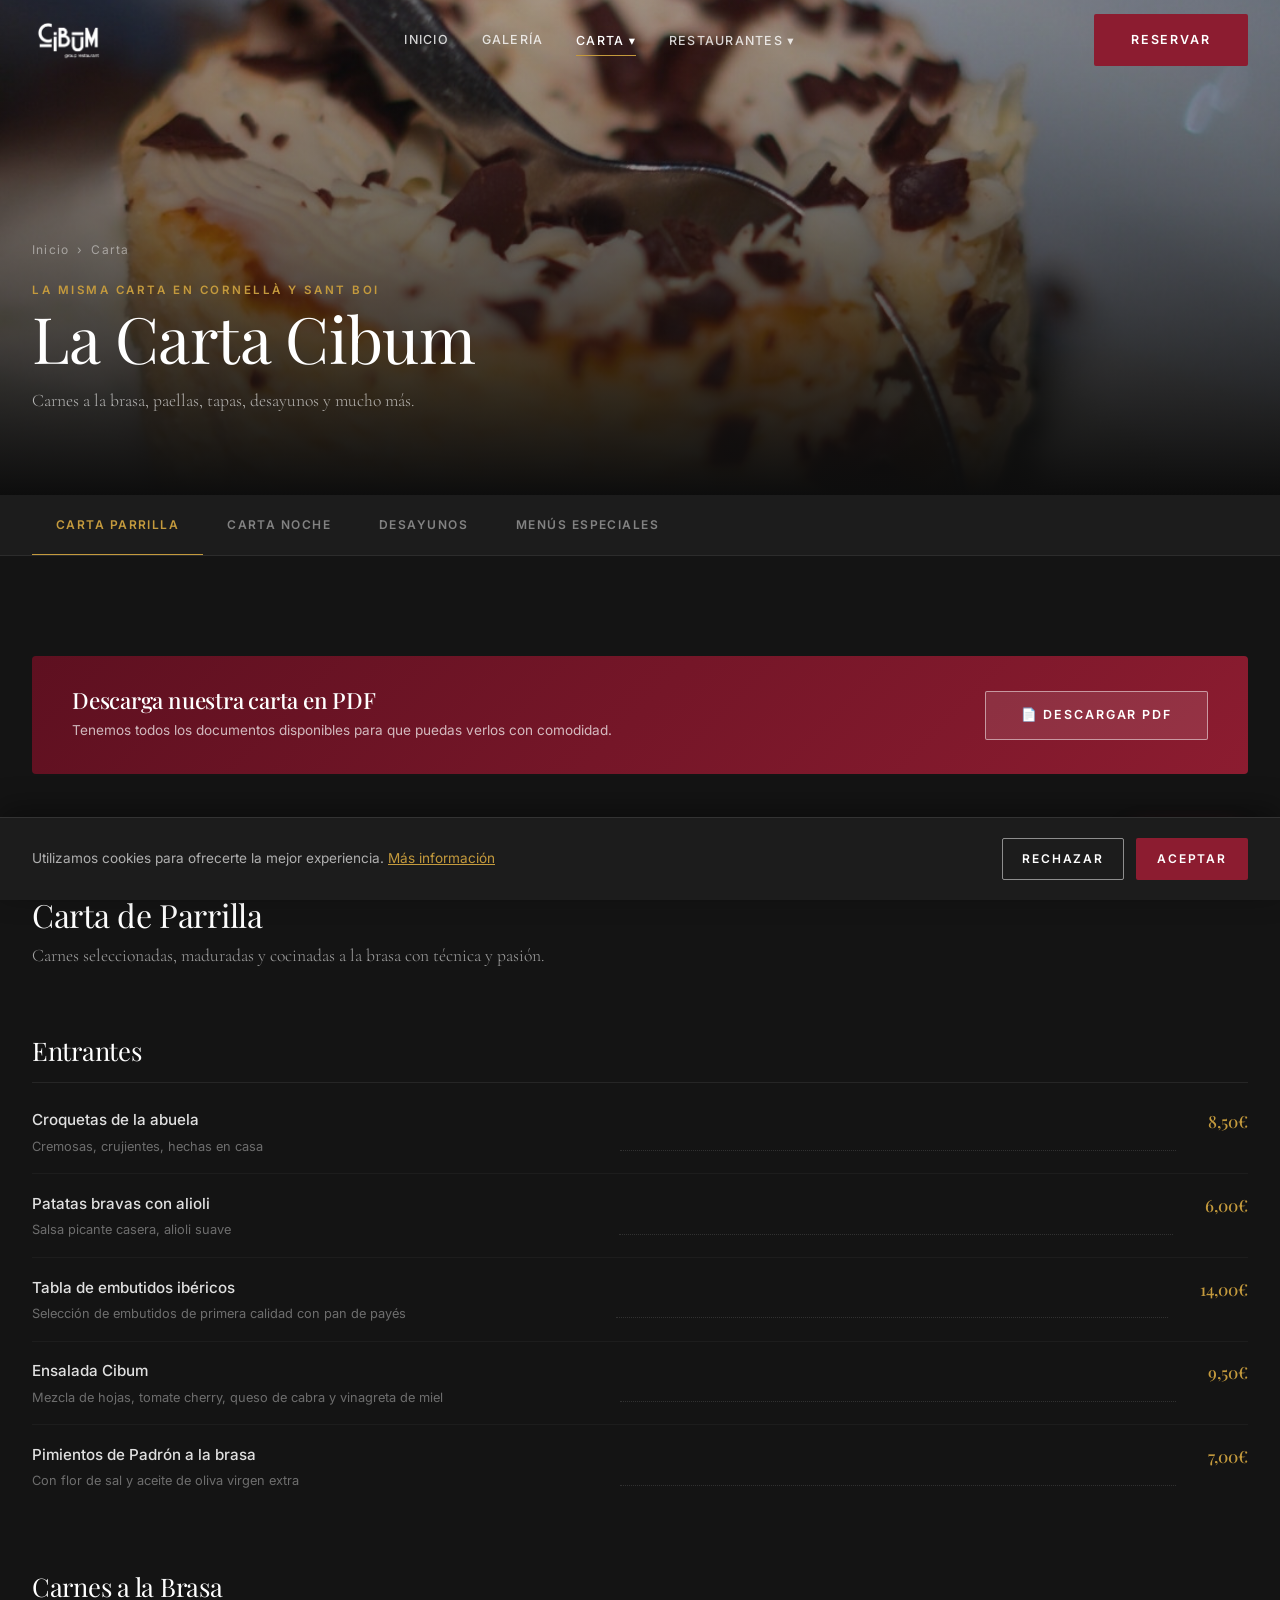
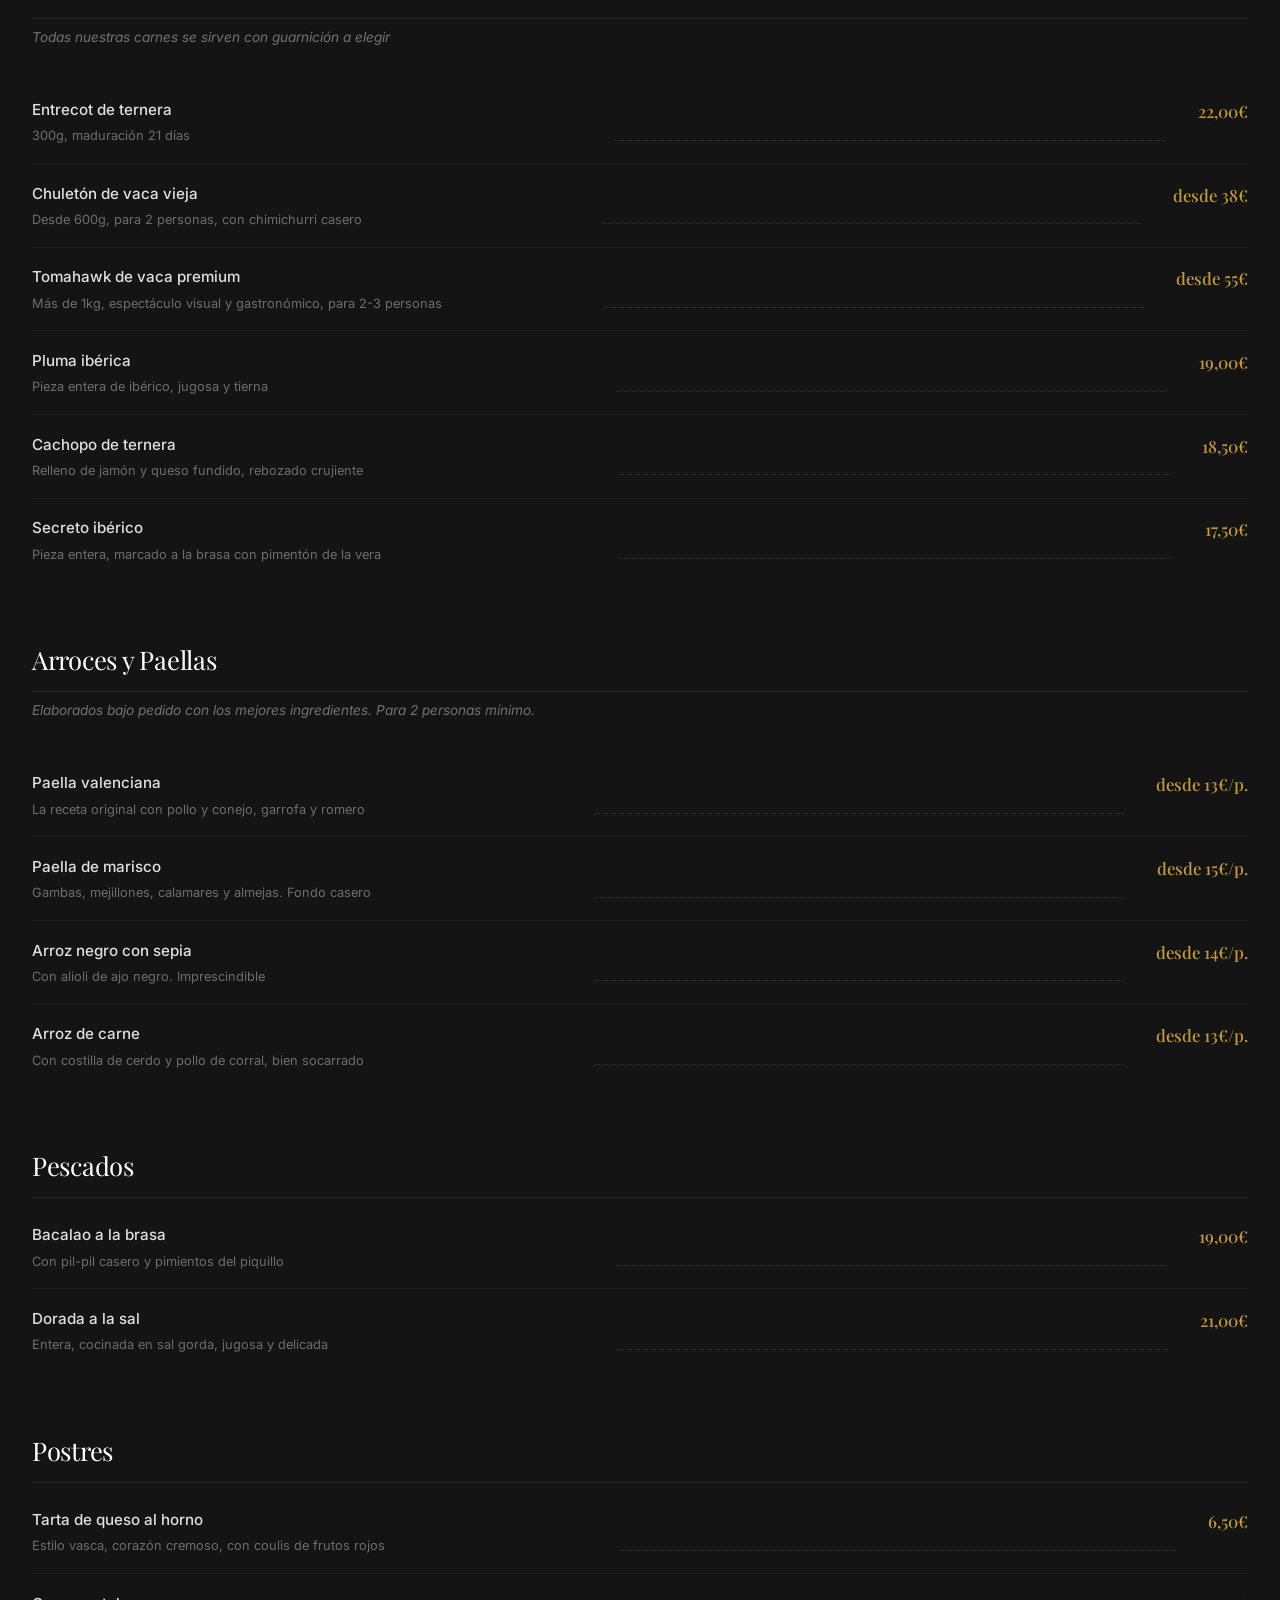
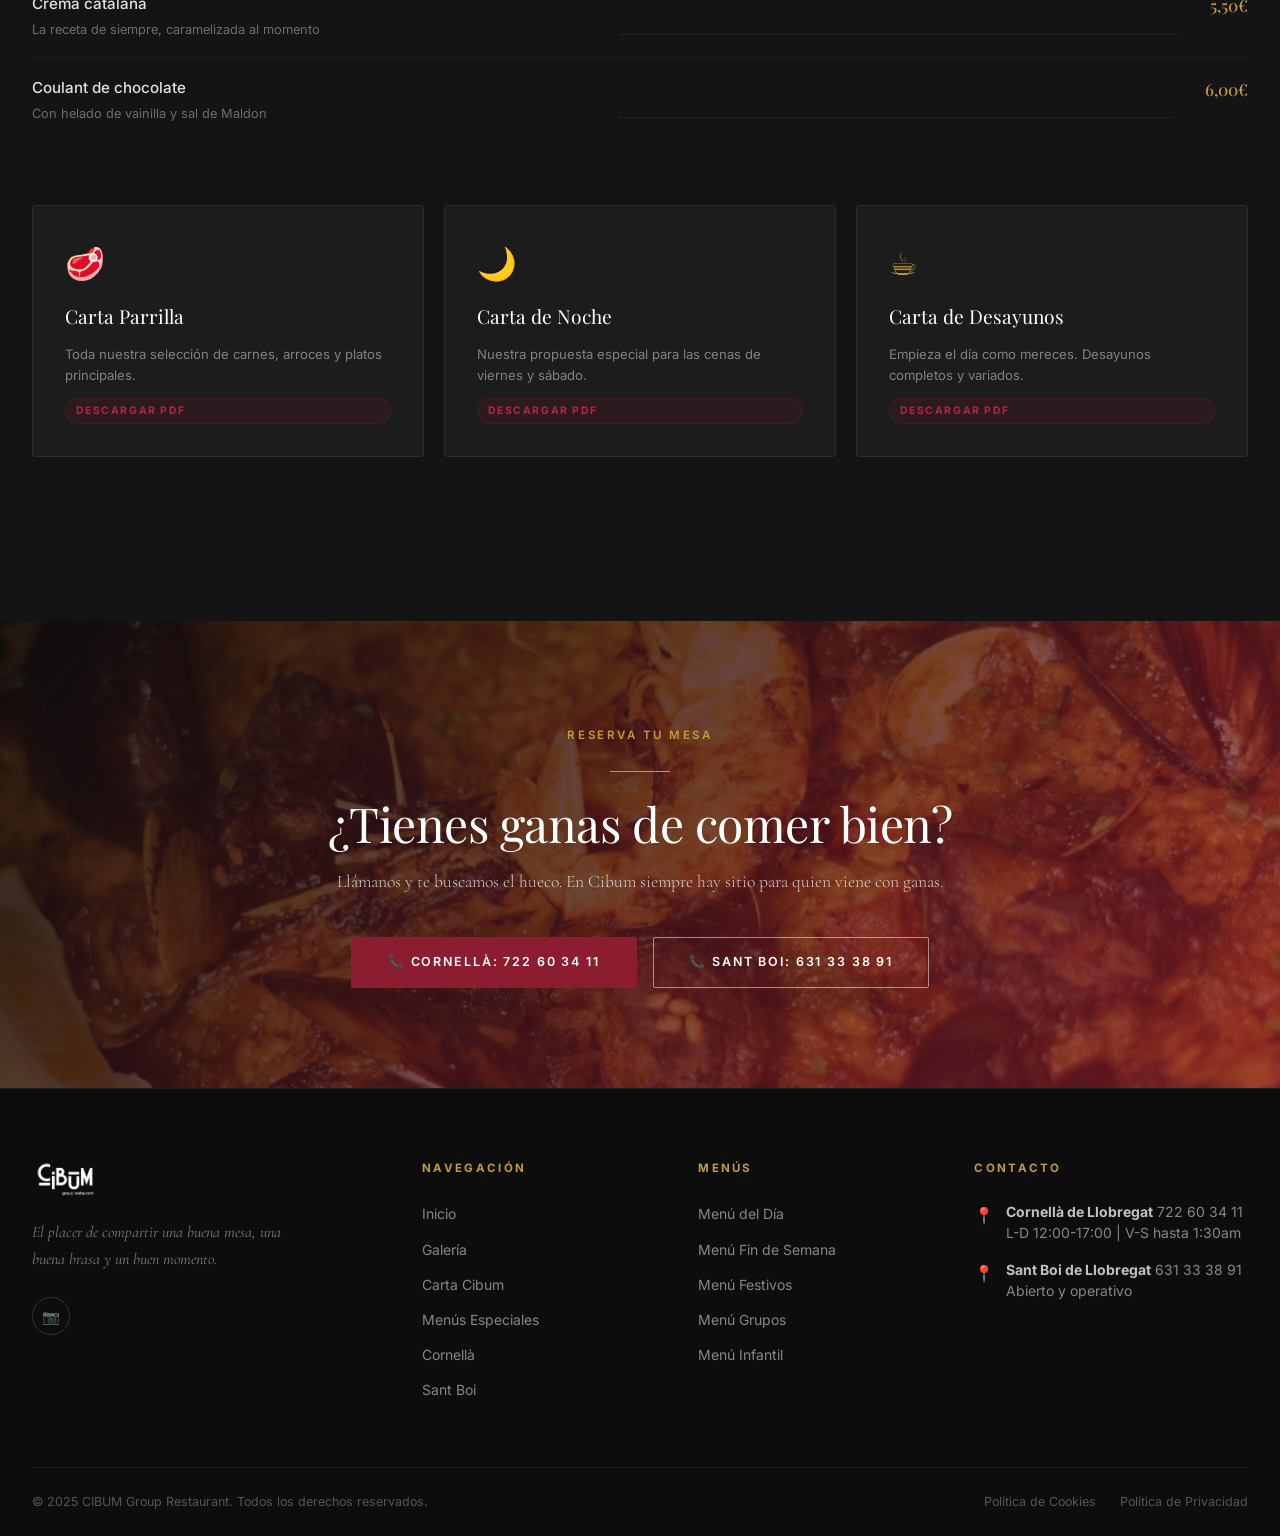
==== commit 97f88cdb: "Remove gallery page, update Sant Boi status, and fix navbar dropdown - Delete galeria.html and remov" ====
--- a/carta.html
+++ b/carta.html
@@ -746,7 +746,7 @@
             <div class="footer__contact-text">
               <strong style="color: rgba(255,255,255,0.75);">Sant Boi de Llobregat</strong>
               <a href="tel:631333891">631 33 38 91</a><br>
-              Próximamente — Junio 2025
+              Abierto y operativo
             </div>
           </div>
         </div>
--- a/css/style.css
+++ b/css/style.css
@@ -258,6 +258,15 @@
   position: relative;
 }
 
+.navbar__dropdown::after {
+  content: '';
+  position: absolute;
+  top: 100%;
+  left: -12px;
+  right: -12px;
+  height: 12px;
+}
+
 .navbar__dropdown-menu {
   position: absolute;
   top: calc(100% + 12px);
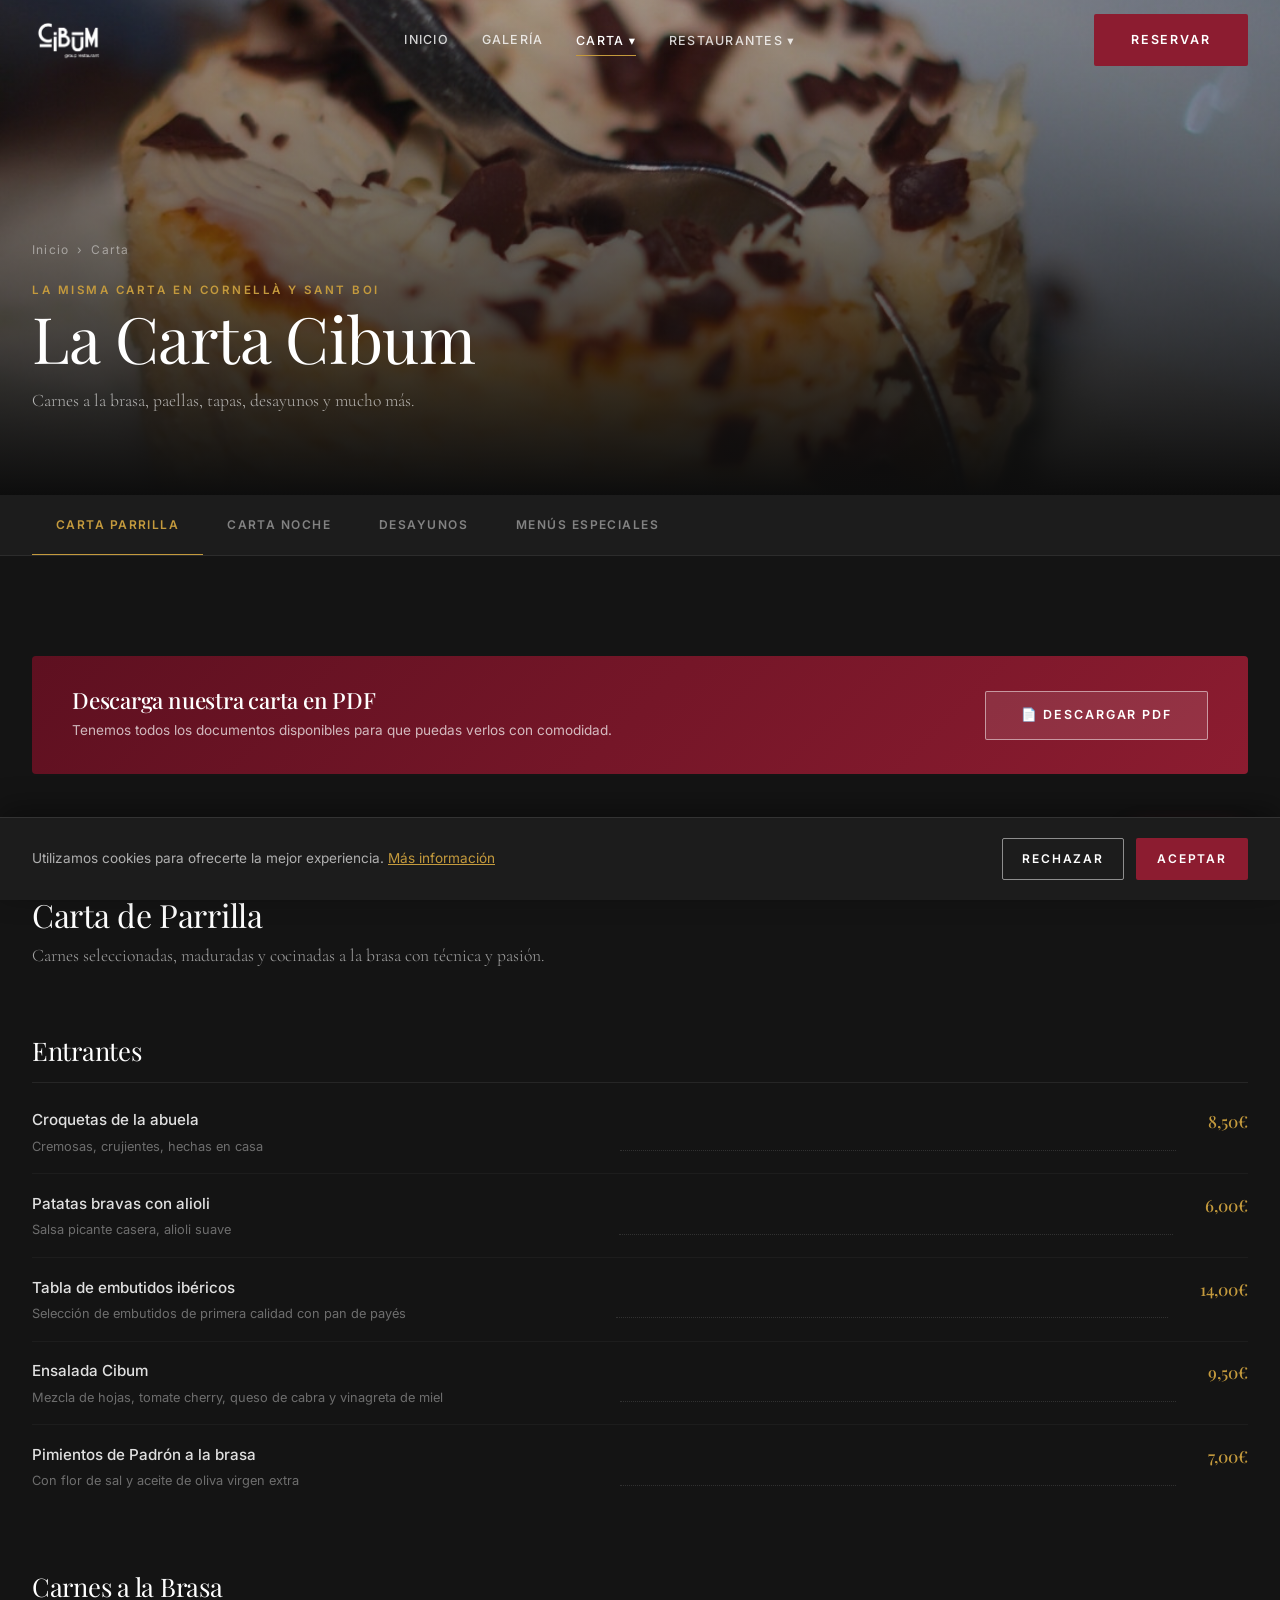
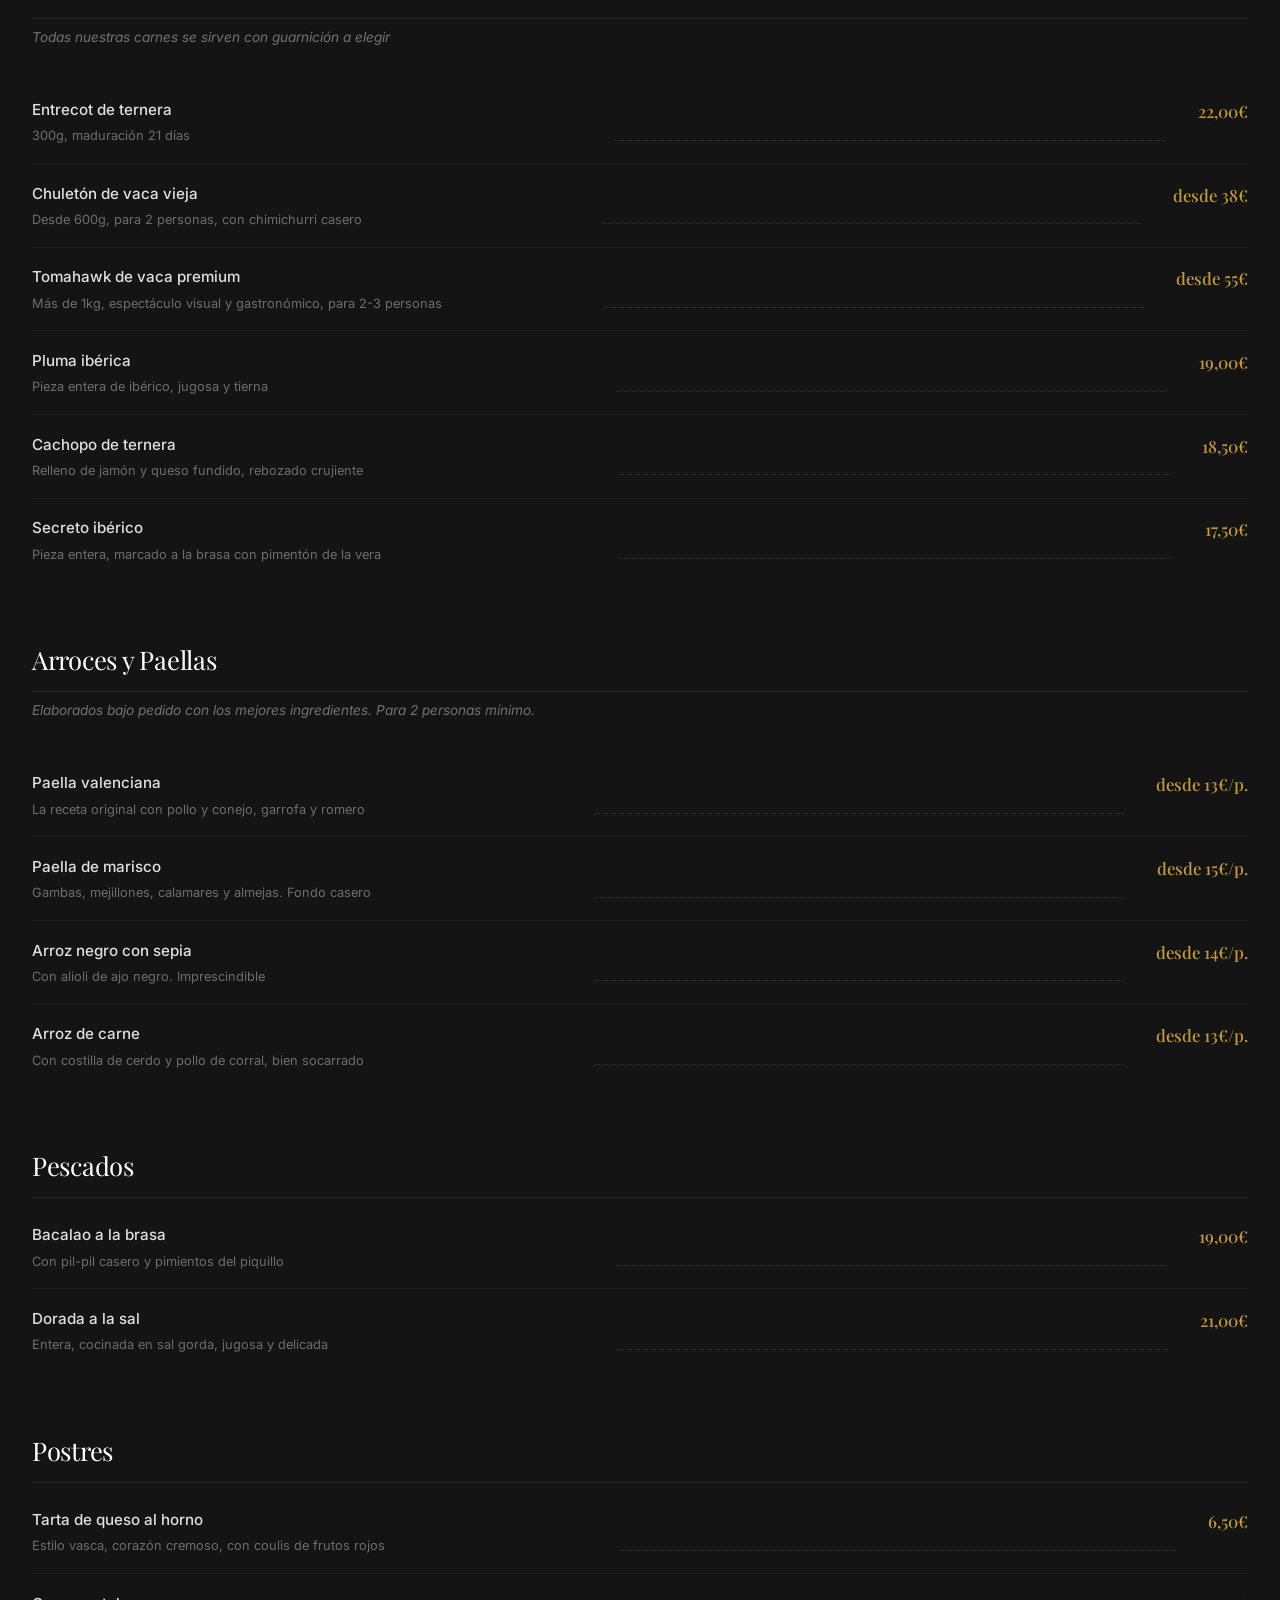
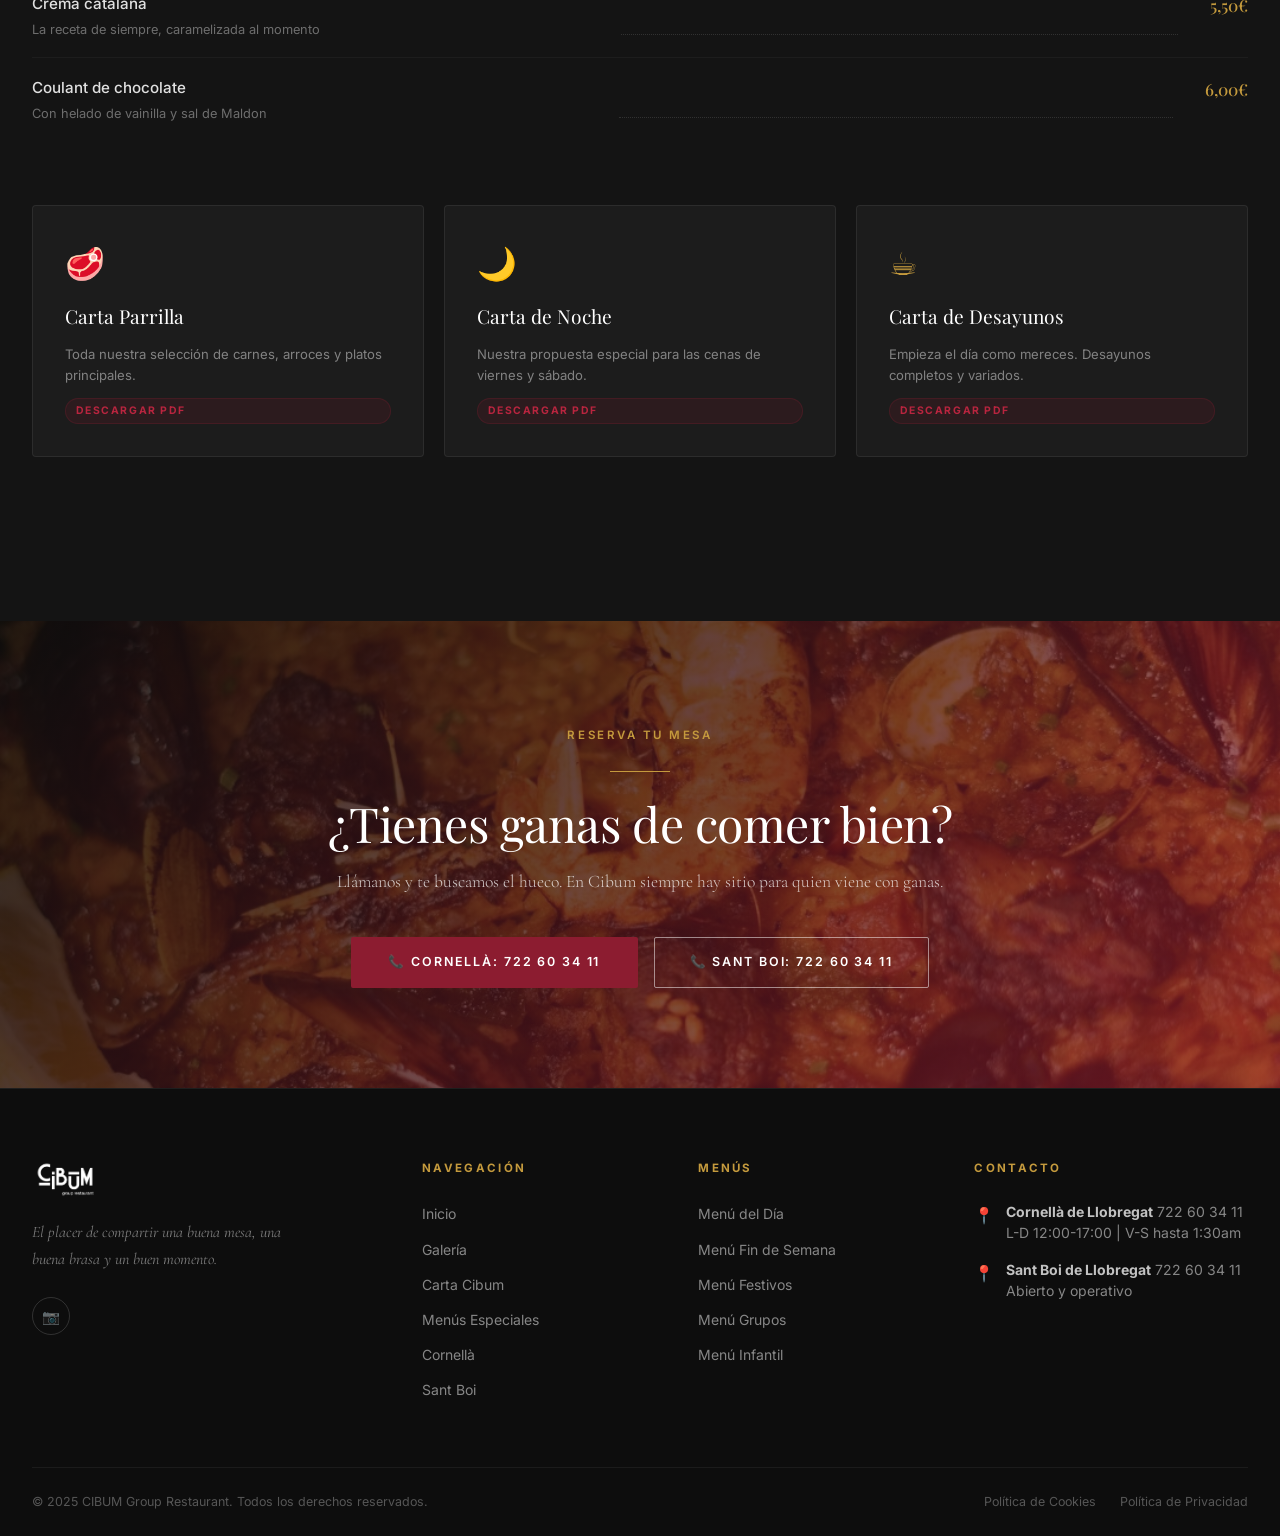
==== commit ec008082: "Actualizar telefonos de contacto" ====
--- a/carta.html
+++ b/carta.html
@@ -1,4 +1,4 @@
-<!DOCTYPE html>
+﻿<!DOCTYPE html>
 <html lang="es">
 <head>
   <meta charset="UTF-8">
@@ -694,7 +694,7 @@
       <p class="cta-banner__text">Llámanos y te buscamos el hueco. En Cibum siempre hay sitio para quien viene con ganas.</p>
       <div class="cta-banner__actions">
         <a href="tel:722603411" class="btn btn--primary">&#128222; Cornellà: 722 60 34 11</a>
-        <a href="tel:631333891" class="btn btn--outline">&#128222; Sant Boi: 631 33 38 91</a>
+        <a href="tel:722603411" class="btn btn--outline">&#128222; Sant Boi: 722 60 34 11</a>
       </div>
     </div>
   </div>
@@ -745,7 +745,7 @@
             <span class="footer__contact-icon">&#128205;</span>
             <div class="footer__contact-text">
               <strong style="color: rgba(255,255,255,0.75);">Sant Boi de Llobregat</strong>
-              <a href="tel:631333891">631 33 38 91</a><br>
+              <a href="tel:722603411">722 60 34 11</a><br>
               Abierto y operativo
             </div>
           </div>
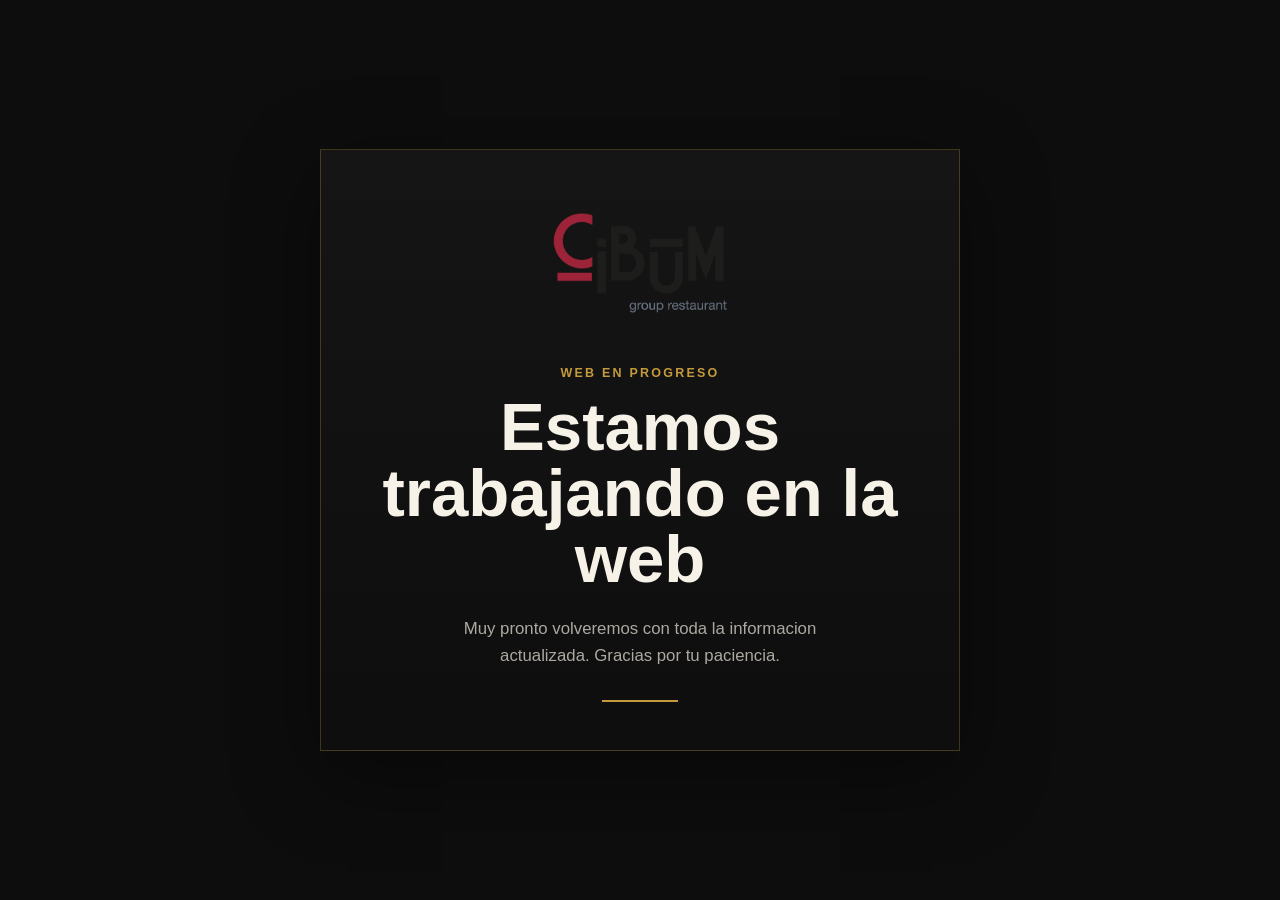
==== commit edc0c259: "Activar pagina temporal de mantenimiento" ====
--- a/carta.html
+++ b/carta.html
@@ -3,6 +3,7 @@
 <head>
   <meta charset="UTF-8">
   <meta name="viewport" content="width=device-width, initial-scale=1.0">
+  <script>window.location.replace('index.html');</script>
   <title>Carta CIBUM | Carnes, Paellas, Tapas y Más</title>
   <meta name="description" content="Descubre la carta completa de Cibum: carta de parrilla, desayunos, menú de noche y mucho más. La misma carta en Cornellà y Sant Boi.">
   <link rel="icon" href="images/icono-1-150x150.png" type="image/png">
@@ -694,7 +695,7 @@
       <p class="cta-banner__text">Llámanos y te buscamos el hueco. En Cibum siempre hay sitio para quien viene con ganas.</p>
       <div class="cta-banner__actions">
         <a href="tel:722603411" class="btn btn--primary">&#128222; Cornellà: 722 60 34 11</a>
-        <a href="tel:722603411" class="btn btn--outline">&#128222; Sant Boi: 722 60 34 11</a>
+        <a href="tel:604576913" class="btn btn--outline">&#128222; Sant Boi: 604 57 69 13</a>
       </div>
     </div>
   </div>
@@ -745,7 +746,7 @@
             <span class="footer__contact-icon">&#128205;</span>
             <div class="footer__contact-text">
               <strong style="color: rgba(255,255,255,0.75);">Sant Boi de Llobregat</strong>
-              <a href="tel:722603411">722 60 34 11</a><br>
+              <a href="tel:604576913">604 57 69 13</a><br>
               Abierto y operativo
             </div>
           </div>
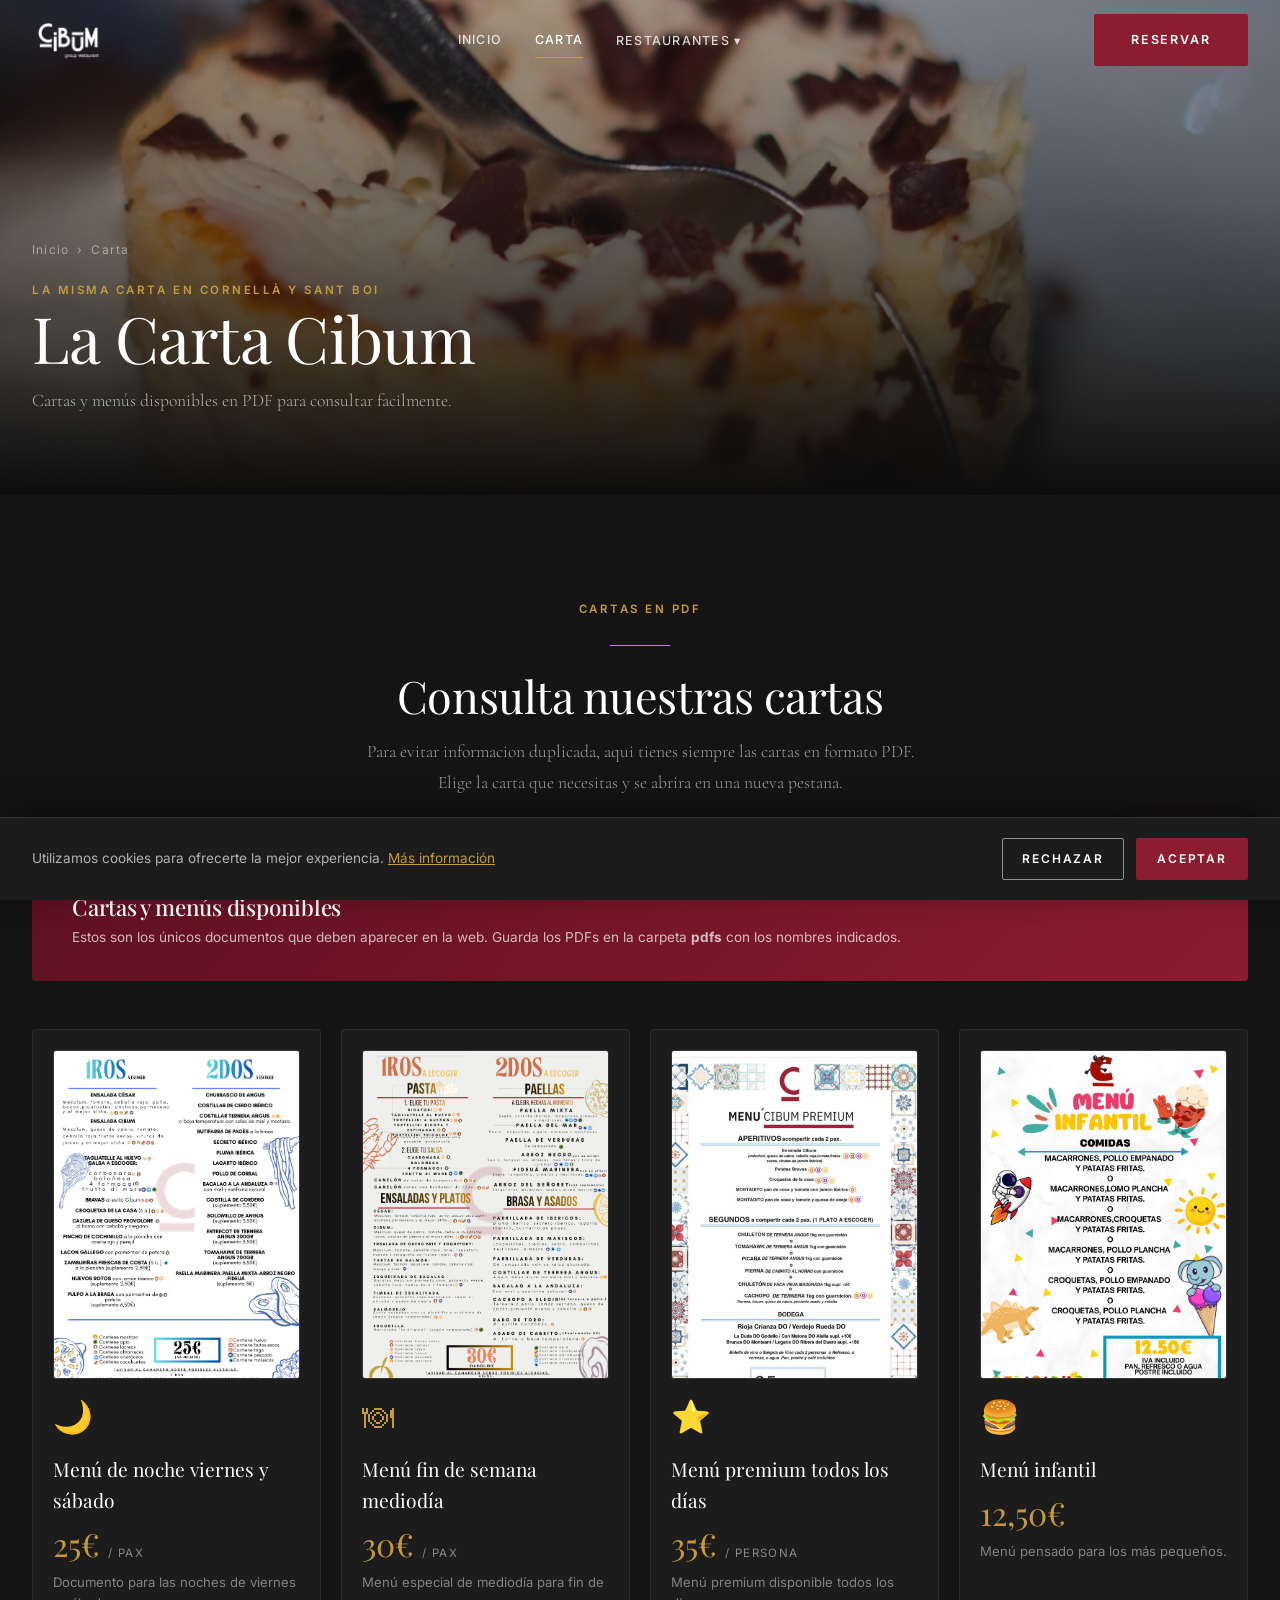
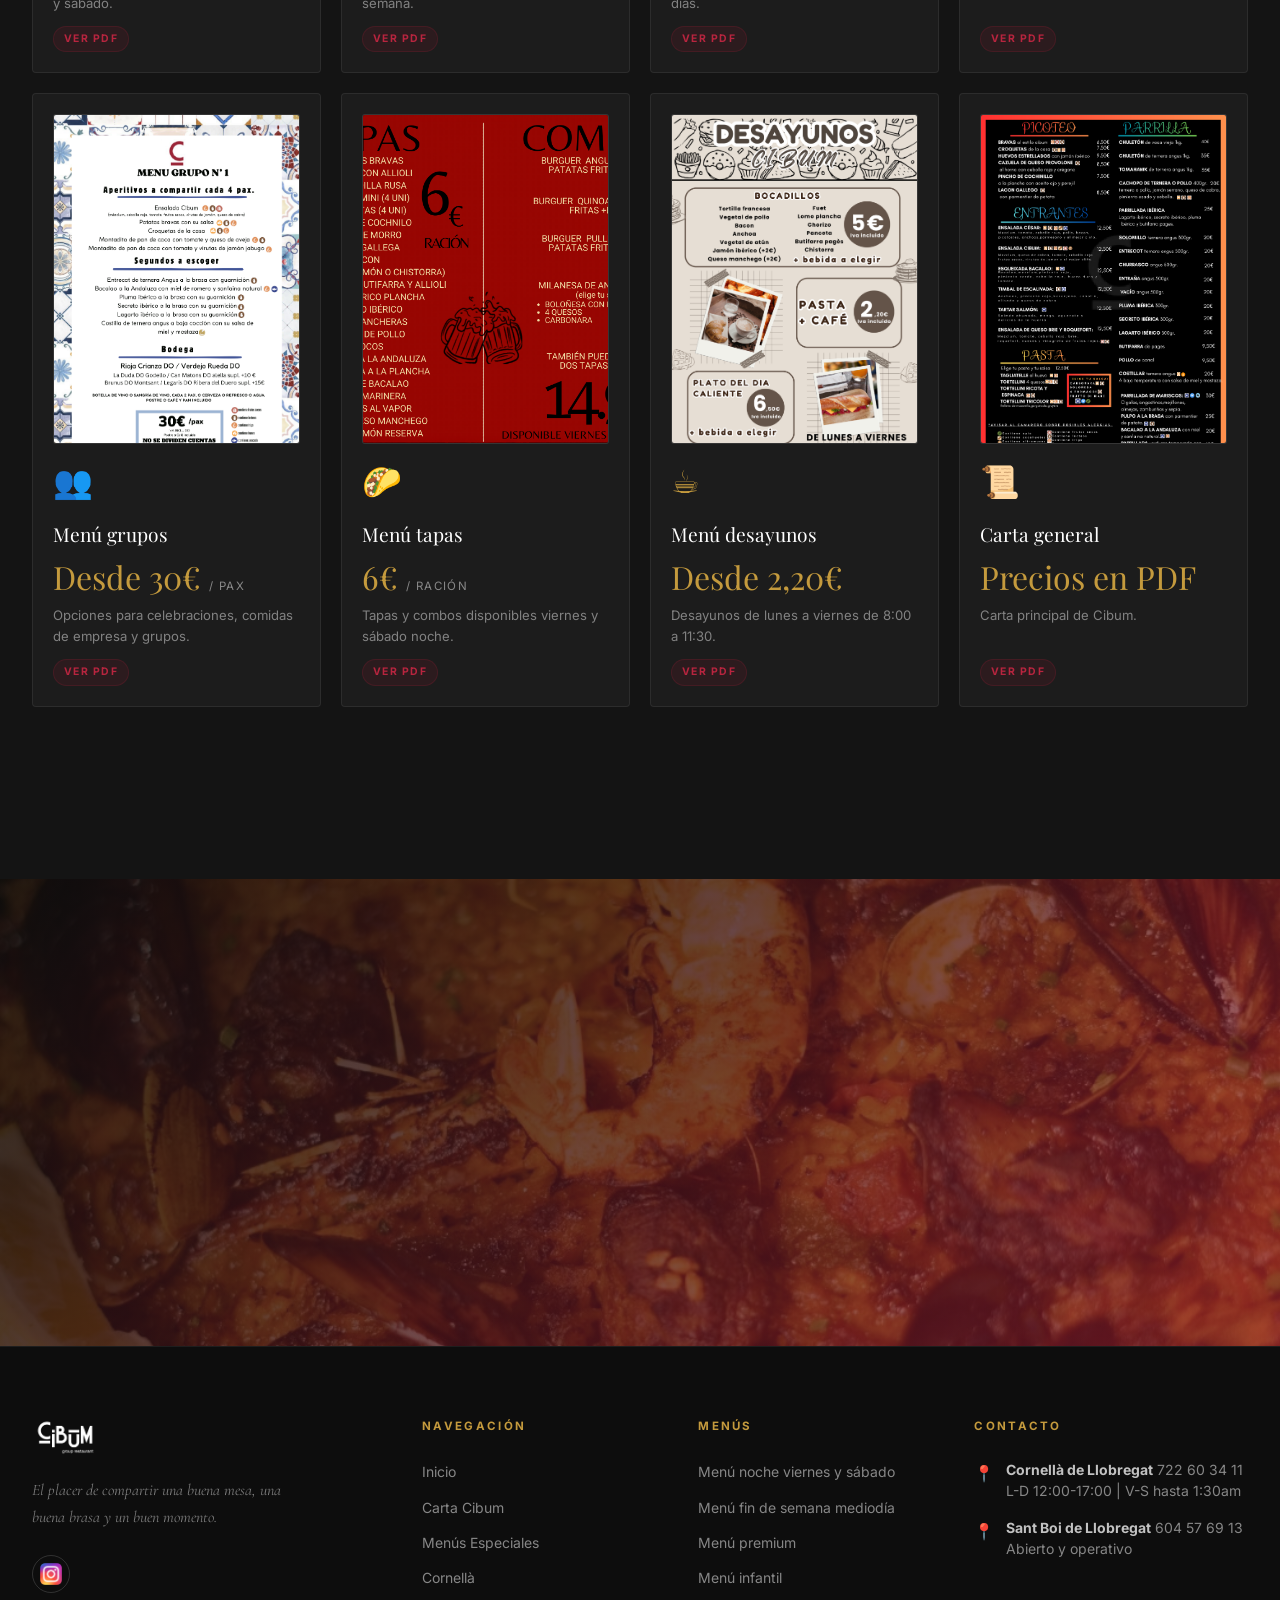
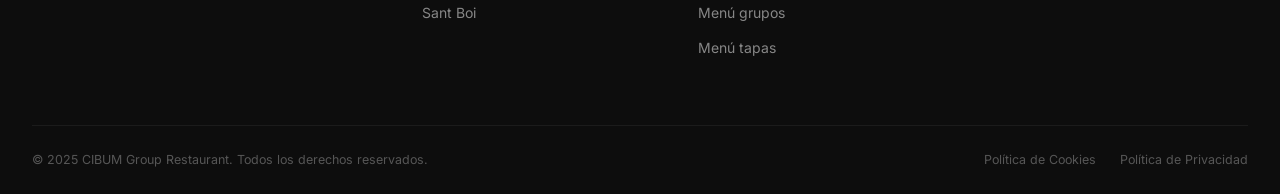
==== commit 1b690309: "Actualiza cartas, menus e imagenes de la web" ====
--- a/carta.html
+++ b/carta.html
@@ -1,11 +1,10 @@
-﻿<!DOCTYPE html>
+<!DOCTYPE html>
 <html lang="es">
 <head>
   <meta charset="UTF-8">
   <meta name="viewport" content="width=device-width, initial-scale=1.0">
-  <script>window.location.replace('index.html');</script>
-  <title>Carta CIBUM | Carnes, Paellas, Tapas y Más</title>
-  <meta name="description" content="Descubre la carta completa de Cibum: carta de parrilla, desayunos, menú de noche y mucho más. La misma carta en Cornellà y Sant Boi.">
+  <title>Carta CIBUM | Carnes, Paellas y Menús</title>
+  <meta name="description" content="Consulta las cartas y menús de Cibum en PDF: carta general, desayunos, tapas, menús de noche, fin de semana, premium, infantil y grupos.">
   <link rel="icon" href="images/icono-1-150x150.png" type="image/png">
   <link rel="stylesheet" href="css/style.css">
   <style>
@@ -57,33 +56,73 @@
       background: var(--color-dark-2);
       border: 1px solid rgba(255,255,255,0.07);
       border-radius: 4px;
-      padding: 2rem;
+      padding: 1.25rem;
       display: flex;
       flex-direction: column;
       gap: 0.75rem;
       transition: border-color 0.3s, transform 0.3s;
       text-decoration: none;
+      min-height: 100%;
+      overflow: hidden;
     }
     .download-card:hover {
       border-color: rgba(196,154,61,0.35);
       transform: translateY(-4px);
     }
+    .carta-pdf-card--pending {
+      opacity: 0.72;
+      cursor: default;
+    }
+    .carta-pdf-card--pending:hover {
+      border-color: rgba(255,255,255,0.07);
+      transform: none;
+    }
     .download-card__icon {
       font-size: 2rem;
       color: var(--color-gold);
+    }
+    .download-card__preview {
+      width: 100%;
+      aspect-ratio: 3 / 4;
+      overflow: hidden;
+      border-radius: 3px;
+      background: rgba(255,255,255,0.04);
+      border: 1px solid rgba(255,255,255,0.08);
+    }
+    .download-card__preview img {
+      width: 100%;
+      height: 100%;
+      object-fit: cover;
+      object-position: top center;
+      display: block;
     }
     .download-card__title {
       font-family: var(--font-display);
       font-size: 1.2rem;
       color: var(--color-white);
     }
+    .download-card__price {
+      font-family: var(--font-display);
+      font-size: 2rem;
+      line-height: 1;
+      color: var(--color-gold);
+    }
+    .download-card__price span {
+      font-family: var(--font-body);
+      font-size: 0.72rem;
+      color: rgba(255,255,255,0.48);
+      text-transform: uppercase;
+      letter-spacing: 0.12em;
+    }
     .download-card__desc {
       font-size: 0.82rem;
       color: rgba(255,255,255,0.45);
       line-height: 1.6;
+      flex: 1;
     }
     .download-card__badge {
       display: inline-block;
+      align-self: flex-start;
       font-size: 0.65rem;
       font-weight: 700;
       letter-spacing: 0.15em;
@@ -93,6 +132,14 @@
       border: 1px solid rgba(140,28,48,0.25);
       padding: 0.25rem 0.6rem;
       border-radius: 2rem;
+    }
+
+    .carta-pdf-grid {
+      margin-bottom: 4.5rem;
+    }
+
+    .carta-pdf-grid--wide {
+      grid-template-columns: repeat(4, 1fr);
     }
 
     /* Menu section items */
@@ -186,9 +233,14 @@
 
     @media (max-width: 768px) {
       .download-grid { grid-template-columns: 1fr; }
+      .carta-pdf-grid--wide { grid-template-columns: 1fr; }
     }
     @media (min-width: 769px) and (max-width: 992px) {
       .download-grid { grid-template-columns: repeat(2, 1fr); }
+      .carta-pdf-grid--wide { grid-template-columns: repeat(2, 1fr); }
+    }
+    @media (min-width: 993px) and (max-width: 1180px) {
+      .carta-pdf-grid--wide { grid-template-columns: repeat(3, 1fr); }
     }
   </style>
 </head>
@@ -208,16 +260,7 @@
       </a>
       <div class="navbar__links">
         <a href="index.html" class="navbar__link">Inicio</a>
-        <a href="galeria.html" class="navbar__link">Galería</a>
-        <div class="navbar__dropdown">
-          <a href="carta.html" class="navbar__link active">Carta &#9662;</a>
-          <div class="navbar__dropdown-menu">
-            <a href="carta.html" class="navbar__dropdown-item">Carta Completa</a>
-            <a href="menus.html" class="navbar__dropdown-item">Menús para Grupos</a>
-            <a href="menus.html#finde" class="navbar__dropdown-item">Menú Fin de Semana</a>
-            <a href="menus.html#infantil" class="navbar__dropdown-item">Menú Infantil</a>
-          </div>
-        </div>
+        <a href="carta.html" class="navbar__link active">Carta</a>
         <div class="navbar__dropdown">
           <a href="cornella.html" class="navbar__link">Restaurantes &#9662;</a>
           <div class="navbar__dropdown-menu">
@@ -236,9 +279,7 @@
   <!-- Mobile Menu -->
   <div class="navbar__mobile">
     <a href="index.html" class="navbar__mobile-link">Inicio</a>
-    <a href="galeria.html" class="navbar__mobile-link">Galería</a>
-    <a href="carta.html" class="navbar__mobile-link">Carta Completa</a>
-    <a href="menus.html" class="navbar__mobile-link">Menús Especiales</a>
+    <a href="carta.html" class="navbar__mobile-link">Carta</a>
     <a href="cornella.html" class="navbar__mobile-link">Cornellà</a>
     <a href="sant-boi.html" class="navbar__mobile-link">Sant Boi</a>
     <a href="tel:722603411" class="btn btn--primary navbar__mobile-cta">Reservar Mesa</a>
@@ -256,434 +297,103 @@
       </div>
       <span class="eyebrow">La misma carta en Cornellà y Sant Boi</span>
       <h1 class="page-hero__title">La Carta Cibum</h1>
-      <p class="page-hero__subtitle">Carnes a la brasa, paellas, tapas, desayunos y mucho más.</p>
+      <p class="page-hero__subtitle">Cartas y menús disponibles en PDF para consultar facilmente.</p>
     </div>
   </section>
 
-  <!-- Carta Navigation Tabs -->
-  <div class="carta-tabs">
-    <div class="carta-tabs-inner">
-      <div class="carta-nav-item active" data-carta="parrilla">Carta Parrilla</div>
-      <div class="carta-nav-item" data-carta="noche">Carta Noche</div>
-      <div class="carta-nav-item" data-carta="desayunos">Desayunos</div>
-      <div class="carta-nav-item" data-carta="menus-link">Menús Especiales</div>
-    </div>
-  </div>
-
-  <!-- Main Content -->
+  <!-- Cartas PDF -->
   <section class="section section--dark">
     <div class="container">
-
-      <!-- Downloads Banner -->
+      <div class="section-header section-header--center reveal">
+        <span class="eyebrow">Cartas en PDF</span>
+        <div class="divider"></div>
+        <h2 class="section-title">Consulta nuestras cartas</h2>
+        <p class="section-subtitle">Para evitar informacion duplicada, aqui tienes siempre las cartas en formato PDF. Elige la carta que necesitas y se abrira en una nueva pestana.</p>
+      </div>
+
       <div class="featured-banner reveal">
         <div class="featured-banner__text">
-          <h3>Descarga nuestra carta en PDF</h3>
-          <p>Tenemos todos los documentos disponibles para que puedas verlos con comodidad.</p>
-        </div>
-        <a href="https://cibumgroup.com/wp-content/uploads/2025/05/menu-parilla.pdf" target="_blank" class="btn btn--outline" style="background:rgba(255,255,255,0.1);">
-          &#128196; Descargar PDF
-        </a>
-      </div>
-
-      <!-- Carta Parrilla -->
-      <div class="carta-panel active" id="panel-parrilla">
-        <div class="section-header reveal">
-          <span class="eyebrow">Especialidad de la casa</span>
-          <div class="divider divider--left"></div>
-          <h2 class="section-title" style="text-align:left; font-size: 2rem;">Carta de Parrilla</h2>
-          <p class="section-subtitle" style="margin-left:0; margin-top:0.5rem;">Carnes seleccionadas, maduradas y cocinadas a la brasa con técnica y pasión.</p>
-        </div>
-
-        <div class="menu-section reveal">
-          <h3 class="menu-section__title">Entrantes</h3>
-          <div class="menu-items">
-            <div class="menu-item">
-              <div class="menu-item__info">
-                <div class="menu-item__name">Croquetas de la abuela</div>
-                <div class="menu-item__desc">Cremosas, crujientes, hechas en casa</div>
-              </div>
-              <div class="menu-item__dots"></div>
-              <div class="menu-item__price">8,50€</div>
-            </div>
-            <div class="menu-item">
-              <div class="menu-item__info">
-                <div class="menu-item__name">Patatas bravas con alioli</div>
-                <div class="menu-item__desc">Salsa picante casera, alioli suave</div>
-              </div>
-              <div class="menu-item__dots"></div>
-              <div class="menu-item__price">6,00€</div>
-            </div>
-            <div class="menu-item">
-              <div class="menu-item__info">
-                <div class="menu-item__name">Tabla de embutidos ibéricos</div>
-                <div class="menu-item__desc">Selección de embutidos de primera calidad con pan de payés</div>
-              </div>
-              <div class="menu-item__dots"></div>
-              <div class="menu-item__price">14,00€</div>
-            </div>
-            <div class="menu-item">
-              <div class="menu-item__info">
-                <div class="menu-item__name">Ensalada Cibum</div>
-                <div class="menu-item__desc">Mezcla de hojas, tomate cherry, queso de cabra y vinagreta de miel</div>
-              </div>
-              <div class="menu-item__dots"></div>
-              <div class="menu-item__price">9,50€</div>
-            </div>
-            <div class="menu-item">
-              <div class="menu-item__info">
-                <div class="menu-item__name">Pimientos de Padrón a la brasa</div>
-                <div class="menu-item__desc">Con flor de sal y aceite de oliva virgen extra</div>
-              </div>
-              <div class="menu-item__dots"></div>
-              <div class="menu-item__price">7,00€</div>
-            </div>
-          </div>
-        </div>
-
-        <div class="menu-section reveal">
-          <h3 class="menu-section__title">Carnes a la Brasa</h3>
-          <p class="menu-section__subtitle">Todas nuestras carnes se sirven con guarnición a elegir</p>
-          <div class="menu-items">
-            <div class="menu-item">
-              <div class="menu-item__info">
-                <div class="menu-item__name">Entrecot de ternera</div>
-                <div class="menu-item__desc">300g, maduración 21 días</div>
-              </div>
-              <div class="menu-item__dots"></div>
-              <div class="menu-item__price">22,00€</div>
-            </div>
-            <div class="menu-item">
-              <div class="menu-item__info">
-                <div class="menu-item__name">Chuletón de vaca vieja</div>
-                <div class="menu-item__desc">Desde 600g, para 2 personas, con chimichurri casero</div>
-              </div>
-              <div class="menu-item__dots"></div>
-              <div class="menu-item__price">desde 38€</div>
-            </div>
-            <div class="menu-item">
-              <div class="menu-item__info">
-                <div class="menu-item__name">Tomahawk de vaca premium</div>
-                <div class="menu-item__desc">Más de 1kg, espectáculo visual y gastronómico, para 2-3 personas</div>
-              </div>
-              <div class="menu-item__dots"></div>
-              <div class="menu-item__price">desde 55€</div>
-            </div>
-            <div class="menu-item">
-              <div class="menu-item__info">
-                <div class="menu-item__name">Pluma ibérica</div>
-                <div class="menu-item__desc">Pieza entera de ibérico, jugosa y tierna</div>
-              </div>
-              <div class="menu-item__dots"></div>
-              <div class="menu-item__price">19,00€</div>
-            </div>
-            <div class="menu-item">
-              <div class="menu-item__info">
-                <div class="menu-item__name">Cachopo de ternera</div>
-                <div class="menu-item__desc">Relleno de jamón y queso fundido, rebozado crujiente</div>
-              </div>
-              <div class="menu-item__dots"></div>
-              <div class="menu-item__price">18,50€</div>
-            </div>
-            <div class="menu-item">
-              <div class="menu-item__info">
-                <div class="menu-item__name">Secreto ibérico</div>
-                <div class="menu-item__desc">Pieza entera, marcado a la brasa con pimentón de la vera</div>
-              </div>
-              <div class="menu-item__dots"></div>
-              <div class="menu-item__price">17,50€</div>
-            </div>
-          </div>
-        </div>
-
-        <div class="menu-section reveal">
-          <h3 class="menu-section__title">Arroces y Paellas</h3>
-          <p class="menu-section__subtitle">Elaborados bajo pedido con los mejores ingredientes. Para 2 personas mínimo.</p>
-          <div class="menu-items">
-            <div class="menu-item">
-              <div class="menu-item__info">
-                <div class="menu-item__name">Paella valenciana</div>
-                <div class="menu-item__desc">La receta original con pollo y conejo, garrofa y romero</div>
-              </div>
-              <div class="menu-item__dots"></div>
-              <div class="menu-item__price">desde 13€/p.</div>
-            </div>
-            <div class="menu-item">
-              <div class="menu-item__info">
-                <div class="menu-item__name">Paella de marisco</div>
-                <div class="menu-item__desc">Gambas, mejillones, calamares y almejas. Fondo casero</div>
-              </div>
-              <div class="menu-item__dots"></div>
-              <div class="menu-item__price">desde 15€/p.</div>
-            </div>
-            <div class="menu-item">
-              <div class="menu-item__info">
-                <div class="menu-item__name">Arroz negro con sepia</div>
-                <div class="menu-item__desc">Con alioli de ajo negro. Imprescindible</div>
-              </div>
-              <div class="menu-item__dots"></div>
-              <div class="menu-item__price">desde 14€/p.</div>
-            </div>
-            <div class="menu-item">
-              <div class="menu-item__info">
-                <div class="menu-item__name">Arroz de carne</div>
-                <div class="menu-item__desc">Con costilla de cerdo y pollo de corral, bien socarrado</div>
-              </div>
-              <div class="menu-item__dots"></div>
-              <div class="menu-item__price">desde 13€/p.</div>
-            </div>
-          </div>
-        </div>
-
-        <div class="menu-section reveal">
-          <h3 class="menu-section__title">Pescados</h3>
-          <div class="menu-items">
-            <div class="menu-item">
-              <div class="menu-item__info">
-                <div class="menu-item__name">Bacalao a la brasa</div>
-                <div class="menu-item__desc">Con pil-pil casero y pimientos del piquillo</div>
-              </div>
-              <div class="menu-item__dots"></div>
-              <div class="menu-item__price">19,00€</div>
-            </div>
-            <div class="menu-item">
-              <div class="menu-item__info">
-                <div class="menu-item__name">Dorada a la sal</div>
-                <div class="menu-item__desc">Entera, cocinada en sal gorda, jugosa y delicada</div>
-              </div>
-              <div class="menu-item__dots"></div>
-              <div class="menu-item__price">21,00€</div>
-            </div>
-          </div>
-        </div>
-
-        <div class="menu-section reveal">
-          <h3 class="menu-section__title">Postres</h3>
-          <div class="menu-items">
-            <div class="menu-item">
-              <div class="menu-item__info">
-                <div class="menu-item__name">Tarta de queso al horno</div>
-                <div class="menu-item__desc">Estilo vasca, corazón cremoso, con coulis de frutos rojos</div>
-              </div>
-              <div class="menu-item__dots"></div>
-              <div class="menu-item__price">6,50€</div>
-            </div>
-            <div class="menu-item">
-              <div class="menu-item__info">
-                <div class="menu-item__name">Crema catalana</div>
-                <div class="menu-item__desc">La receta de siempre, caramelizada al momento</div>
-              </div>
-              <div class="menu-item__dots"></div>
-              <div class="menu-item__price">5,50€</div>
-            </div>
-            <div class="menu-item">
-              <div class="menu-item__info">
-                <div class="menu-item__name">Coulant de chocolate</div>
-                <div class="menu-item__desc">Con helado de vainilla y sal de Maldon</div>
-              </div>
-              <div class="menu-item__dots"></div>
-              <div class="menu-item__price">6,00€</div>
-            </div>
-          </div>
-        </div>
-
-        <!-- Download PDF CTA -->
-        <div class="download-grid reveal">
-          <a href="https://cibumgroup.com/wp-content/uploads/2025/05/menu-parilla.pdf" target="_blank" class="download-card">
-            <div class="download-card__icon">&#x1F969;</div>
-            <div class="download-card__title">Carta Parrilla</div>
-            <p class="download-card__desc">Toda nuestra selección de carnes, arroces y platos principales.</p>
-            <span class="download-card__badge">Descargar PDF</span>
-          </a>
-          <a href="https://cibumgroup.com/wp-content/uploads/2025/05/menu-cibum-CENAS.pdf" target="_blank" class="download-card">
-            <div class="download-card__icon">&#x1F319;</div>
-            <div class="download-card__title">Carta de Noche</div>
-            <p class="download-card__desc">Nuestra propuesta especial para las cenas de viernes y sábado.</p>
-            <span class="download-card__badge">Descargar PDF</span>
-          </a>
-          <a href="https://cibumgroup.com/wp-content/uploads/2025/05/desayunos.pdf" target="_blank" class="download-card">
-            <div class="download-card__icon">&#x2615;</div>
-            <div class="download-card__title">Carta de Desayunos</div>
-            <p class="download-card__desc">Empieza el día como mereces. Desayunos completos y variados.</p>
-            <span class="download-card__badge">Descargar PDF</span>
-          </a>
-        </div>
-
-      </div><!-- /panel-parrilla -->
-
-      <!-- Carta Noche -->
-      <div class="carta-panel" id="panel-noche">
-        <div class="section-header reveal">
-          <span class="eyebrow">Viernes y Sábados por la noche</span>
-          <div class="divider divider--left"></div>
-          <h2 class="section-title" style="text-align:left; font-size: 2rem;">Carta de Noche</h2>
-          <p class="section-subtitle" style="margin-left:0;">Una propuesta pensada para disfrutar en las noches del fin de semana.</p>
-        </div>
-
-        <div class="menu-section reveal">
-          <h3 class="menu-section__title">Para compartir</h3>
-          <div class="menu-items">
-            <div class="menu-item">
-              <div class="menu-item__info">
-                <div class="menu-item__name">Tabla de quesos selectos</div>
-                <div class="menu-item__desc">Selección de 5 quesos con membrillo, nueces y uvas</div>
-              </div>
-              <div class="menu-item__dots"></div>
-              <div class="menu-item__price">16,00€</div>
-            </div>
-            <div class="menu-item">
-              <div class="menu-item__info">
-                <div class="menu-item__name">Tabla de carnes frías y embutidos</div>
-                <div class="menu-item__desc">Jamón ibérico, lomo, chorizo y más</div>
-              </div>
-              <div class="menu-item__dots"></div>
-              <div class="menu-item__price">18,00€</div>
-            </div>
-            <div class="menu-item">
-              <div class="menu-item__info">
-                <div class="menu-item__name">Croquetas surtidas</div>
-                <div class="menu-item__desc">De jamón, bacalao y boletus (8 unidades)</div>
-              </div>
-              <div class="menu-item__dots"></div>
-              <div class="menu-item__price">10,00€</div>
-            </div>
-          </div>
-        </div>
-
-        <div class="menu-section reveal">
-          <h3 class="menu-section__title">Platos de noche</h3>
-          <div class="menu-items">
-            <div class="menu-item">
-              <div class="menu-item__info">
-                <div class="menu-item__name">Tosta de foie con reducción de Oporto</div>
-                <div class="menu-item__desc">Pan brioche tostado, foie a la plancha, reducción caramelizada</div>
-              </div>
-              <div class="menu-item__dots"></div>
-              <div class="menu-item__price">14,00€</div>
-            </div>
-            <div class="menu-item">
-              <div class="menu-item__info">
-                <div class="menu-item__name">Entrecot al whisky</div>
-                <div class="menu-item__desc">Con patatas fritas y ensalada</div>
-              </div>
-              <div class="menu-item__dots"></div>
-              <div class="menu-item__price">24,00€</div>
-            </div>
-          </div>
-        </div>
-
-        <div style="text-align:center; margin-top: 2rem;" class="reveal">
-          <a href="https://cibumgroup.com/wp-content/uploads/2025/05/menu-cibum-CENAS.pdf" target="_blank" class="btn btn--gold">
-            &#128196; Descargar Carta Noche completa
-          </a>
-        </div>
-      </div><!-- /panel-noche -->
-
-      <!-- Desayunos -->
-      <div class="carta-panel" id="panel-desayunos">
-        <div class="section-header reveal">
-          <span class="eyebrow">Mañanas en Cibum</span>
-          <div class="divider divider--left"></div>
-          <h2 class="section-title" style="text-align:left; font-size: 2rem;">Desayunos</h2>
-          <p class="section-subtitle" style="margin-left:0;">Empieza el día como mereces. Disponible de lunes a domingo por la mañana.</p>
-        </div>
-
-        <div class="menu-section reveal">
-          <h3 class="menu-section__title">Desayunos</h3>
-          <div class="menu-items">
-            <div class="menu-item">
-              <div class="menu-item__info">
-                <div class="menu-item__name">Tostada con tomate y aceite</div>
-                <div class="menu-item__desc">Pan de payés tostado, tomate frotado, AOVE</div>
-              </div>
-              <div class="menu-item__dots"></div>
-              <div class="menu-item__price">3,50€</div>
-            </div>
-            <div class="menu-item">
-              <div class="menu-item__info">
-                <div class="menu-item__name">Tostada con jamón ibérico</div>
-                <div class="menu-item__desc">Pan artesanal, tomate, lonchas de jamón ibérico</div>
-              </div>
-              <div class="menu-item__dots"></div>
-              <div class="menu-item__price">6,50€</div>
-            </div>
-            <div class="menu-item">
-              <div class="menu-item__info">
-                <div class="menu-item__name">Bocadillo de tortilla española</div>
-                <div class="menu-item__desc">Pan baguette, tortilla recién hecha, opcional con chorizo</div>
-              </div>
-              <div class="menu-item__dots"></div>
-              <div class="menu-item__price">4,50€</div>
-            </div>
-            <div class="menu-item">
-              <div class="menu-item__info">
-                <div class="menu-item__name">Cruasán con mantequilla y mermelada</div>
-                <div class="menu-item__desc">Recién horneado</div>
-              </div>
-              <div class="menu-item__dots"></div>
-              <div class="menu-item__price">2,80€</div>
-            </div>
-            <div class="menu-item">
-              <div class="menu-item__info">
-                <div class="menu-item__name">Zumo de naranja natural</div>
-                <div class="menu-item__desc">Exprimido en el momento</div>
-              </div>
-              <div class="menu-item__dots"></div>
-              <div class="menu-item__price">2,50€</div>
-            </div>
-            <div class="menu-item">
-              <div class="menu-item__info">
-                <div class="menu-item__name">Café con leche + tostada</div>
-                <div class="menu-item__desc">El desayuno esencial</div>
-              </div>
-              <div class="menu-item__dots"></div>
-              <div class="menu-item__price">4,00€</div>
-            </div>
-          </div>
-        </div>
-
-        <div style="text-align:center; margin-top: 2rem;" class="reveal">
-          <a href="https://cibumgroup.com/wp-content/uploads/2025/05/desayunos.pdf" target="_blank" class="btn btn--gold">
-            &#128196; Descargar carta de desayunos
-          </a>
-        </div>
-      </div><!-- /panel-desayunos -->
-
-      <!-- Menús Link -->
-      <div class="carta-panel" id="panel-menus-link">
-        <div class="section-header reveal">
-          <span class="eyebrow">Menús especiales</span>
-          <div class="divider divider--left"></div>
-          <h2 class="section-title" style="text-align:left; font-size: 2rem;">Menús para todos los momentos</h2>
-          <p class="section-subtitle" style="margin-left:0;">Tenemos menús para grupos, fins de semana, festivos e infantiles. Todo disponible en Cornellà y Sant Boi.</p>
-        </div>
-        <div class="download-grid reveal">
-          <a href="menus.html#grupos" class="download-card">
-            <div class="download-card__icon">&#128101;</div>
-            <div class="download-card__title">Menús para Grupos</div>
-            <p class="download-card__desc">Desde 25€ por persona. Perfectos para celebraciones, eventos y comidas de empresa.</p>
-            <span class="download-card__badge">Ver más</span>
-          </a>
-          <a href="menus.html#finde" class="download-card">
-            <div class="download-card__icon">&#127966;</div>
-            <div class="download-card__title">Menú Fin de Semana</div>
-            <p class="download-card__desc">30€ por persona. Paella, brasa y botella de vino para dos. Perfecto para el fin de semana.</p>
-            <span class="download-card__badge">Ver más</span>
-          </a>
-          <a href="menus.html#infantil" class="download-card">
-            <div class="download-card__icon">&#127828;</div>
-            <div class="download-card__title">Menú Infantil</div>
-            <p class="download-card__desc">11,50€ por persona. Pensado para los más pequeños de la casa (máximo 12 años).</p>
-            <span class="download-card__badge">Ver más</span>
-          </a>
-        </div>
-        <div style="text-align:center; margin-top: 1rem;" class="reveal">
-          <a href="menus.html" class="btn btn--primary">Ver todos los menús</a>
-        </div>
-      </div><!-- /panel-menus-link -->
-
+          <h3>Cartas y menús disponibles</h3>
+          <p>Estos son los únicos documentos que deben aparecer en la web. Guarda los PDFs en la carpeta <strong>pdfs</strong> con los nombres indicados.</p>
+        </div>
+      </div>
+
+      <div class="download-grid carta-pdf-grid carta-pdf-grid--wide reveal">
+        <a href="pdfs/menu-noche-viernes-sabado.pdf" target="_blank" class="download-card carta-pdf-card">
+          <div class="download-card__preview"><img src="pdfs/previews/menu-noche-viernes-sabado.png" alt="Previsualización menú de noche viernes y sábado"></div>
+          <div class="download-card__icon">&#127769;</div>
+          <div class="download-card__title">Menú de noche viernes y sábado</div>
+          <div class="download-card__price">25€ <span>/ pax</span></div>
+          <p class="download-card__desc">Documento para las noches de viernes y sábado.</p>
+          <span class="download-card__badge">Ver PDF</span>
+        </a>
+
+        <a href="pdfs/menu-fin-de-semana-mediodia.pdf" target="_blank" class="download-card carta-pdf-card">
+          <div class="download-card__preview"><img src="pdfs/previews/menu-fin-de-semana-mediodia.png" alt="Previsualización menú fin de semana mediodía"></div>
+          <div class="download-card__icon">&#127869;</div>
+          <div class="download-card__title">Menú fin de semana mediodía</div>
+          <div class="download-card__price">30€ <span>/ pax</span></div>
+          <p class="download-card__desc">Menú especial de mediodía para fin de semana.</p>
+          <span class="download-card__badge">Ver PDF</span>
+        </a>
+
+        <a href="pdfs/menu-premium-todos-los-dias.pdf" target="_blank" class="download-card carta-pdf-card">
+          <div class="download-card__preview"><img src="pdfs/previews/menu-premium-todos-los-dias.png" alt="Previsualización menú premium"></div>
+          <div class="download-card__icon">&#11088;</div>
+          <div class="download-card__title">Menú premium todos los días</div>
+          <div class="download-card__price">35€ <span>/ persona</span></div>
+          <p class="download-card__desc">Menú premium disponible todos los días.</p>
+          <span class="download-card__badge">Ver PDF</span>
+        </a>
+
+        <a href="pdfs/menu-infantil.pdf" target="_blank" class="download-card carta-pdf-card">
+          <div class="download-card__preview"><img src="pdfs/previews/menu-infantil.png" alt="Previsualización menú infantil"></div>
+          <div class="download-card__icon">&#127828;</div>
+          <div class="download-card__title">Menú infantil</div>
+          <div class="download-card__price">12,50€</div>
+          <p class="download-card__desc">Menú pensado para los más pequeños.</p>
+          <span class="download-card__badge">Ver PDF</span>
+        </a>
+
+        <a href="pdfs/menu-grupos.pdf" target="_blank" class="download-card carta-pdf-card">
+          <div class="download-card__preview"><img src="pdfs/previews/menu-grupos.png" alt="Previsualización menú grupos"></div>
+          <div class="download-card__icon">&#128101;</div>
+          <div class="download-card__title">Menú grupos</div>
+          <div class="download-card__price">Desde 30€ <span>/ pax</span></div>
+          <p class="download-card__desc">Opciones para celebraciones, comidas de empresa y grupos.</p>
+          <span class="download-card__badge">Ver PDF</span>
+        </a>
+
+        <a href="pdfs/menu-tapas.pdf" target="_blank" class="download-card carta-pdf-card">
+          <div class="download-card__preview"><img src="pdfs/previews/menu-tapas.png" alt="Previsualización menú tapas"></div>
+          <div class="download-card__icon">&#127790;</div>
+          <div class="download-card__title">Menú tapas</div>
+          <div class="download-card__price">6€ <span>/ ración</span></div>
+          <p class="download-card__desc">Tapas y combos disponibles viernes y sábado noche.</p>
+          <span class="download-card__badge">Ver PDF</span>
+        </a>
+
+        <a href="pdfs/menu-desayunos.pdf" target="_blank" class="download-card carta-pdf-card">
+          <div class="download-card__preview"><img src="pdfs/previews/menu-desayunos.png" alt="Previsualización menú desayunos"></div>
+          <div class="download-card__icon">&#9749;</div>
+          <div class="download-card__title">Menú desayunos</div>
+          <div class="download-card__price">Desde 2,20€</div>
+          <p class="download-card__desc">Desayunos de lunes a viernes de 8:00 a 11:30.</p>
+          <span class="download-card__badge">Ver PDF</span>
+        </a>
+
+        <a href="pdfs/carta-general.pdf" target="_blank" class="download-card carta-pdf-card">
+          <div class="download-card__preview"><img src="pdfs/previews/carta-general.png" alt="Previsualización carta general"></div>
+          <div class="download-card__icon">&#128220;</div>
+          <div class="download-card__title">Carta general</div>
+          <div class="download-card__price">Precios en PDF</div>
+          <p class="download-card__desc">Carta principal de Cibum.</p>
+          <span class="download-card__badge">Ver PDF</span>
+        </a>
+
+      </div>
     </div>
   </section>
-
   <!-- CTA Banner -->
   <div class="cta-banner">
     <div class="cta-banner__bg" style="background-image: url('images/50.jpg');"></div>
@@ -708,14 +418,13 @@
           <img src="images/cibum-logo-1.png" alt="CIBUM Group" class="footer__logo">
           <p class="footer__tagline">El placer de compartir una buena mesa, una buena brasa y un buen momento.</p>
           <div class="footer__social">
-            <a href="https://www.instagram.com/cibumgroup/" target="_blank" class="footer__social-link" aria-label="Instagram">&#x1F4F7;</a>
+            <a href="https://www.instagram.com/cibumgroup/" target="_blank" class="footer__social-link" aria-label="Instagram"><img src="images/Instagram_logo_2016.svg.webp" alt="" class="instagram-logo-icon"></a>
           </div>
         </div>
         <div>
           <div class="footer__col-title">Navegación</div>
           <ul class="footer__links">
             <li><a href="index.html" class="footer__link">Inicio</a></li>
-            <li><a href="galeria.html" class="footer__link">Galería</a></li>
             <li><a href="carta.html" class="footer__link">Carta Cibum</a></li>
             <li><a href="menus.html" class="footer__link">Menús Especiales</a></li>
             <li><a href="cornella.html" class="footer__link">Cornellà</a></li>
@@ -725,11 +434,12 @@
         <div>
           <div class="footer__col-title">Menús</div>
           <ul class="footer__links">
-            <li><a href="menus.html" class="footer__link">Menú del Día</a></li>
-            <li><a href="menus.html#finde" class="footer__link">Menú Fin de Semana</a></li>
-            <li><a href="menus.html#festivos" class="footer__link">Menú Festivos</a></li>
-            <li><a href="menus.html#grupos" class="footer__link">Menú Grupos</a></li>
-            <li><a href="menus.html#infantil" class="footer__link">Menú Infantil</a></li>
+            <li><a href="carta.html" class="footer__link">Menú noche viernes y sábado</a></li>
+            <li><a href="carta.html" class="footer__link">Menú fin de semana mediodía</a></li>
+            <li><a href="carta.html" class="footer__link">Menú premium</a></li>
+            <li><a href="carta.html" class="footer__link">Menú infantil</a></li>
+            <li><a href="carta.html" class="footer__link">Menú grupos</a></li>
+            <li><a href="carta.html" class="footer__link">Menú tapas</a></li>
           </ul>
         </div>
         <div>
@@ -777,22 +487,5 @@
   </div>
 
   <script src="js/main.js"></script>
-  <script>
-    // Carta tabs
-    const cartaNavItems = document.querySelectorAll('.carta-nav-item');
-    const cartaPanels = document.querySelectorAll('.carta-panel');
-
-    cartaNavItems.forEach(item => {
-      item.addEventListener('click', () => {
-        const target = item.dataset.carta;
-        cartaNavItems.forEach(n => n.classList.remove('active'));
-        item.classList.add('active');
-        cartaPanels.forEach(p => {
-          p.classList.toggle('active', p.id === `panel-${target}`);
-        });
-        window.scrollTo({ top: document.querySelector('.carta-tabs').offsetTop - 80, behavior: 'smooth' });
-      });
-    });
-  </script>
 </body>
 </html>
--- a/css/style.css
+++ b/css/style.css
@@ -165,6 +165,25 @@
   box-shadow: 0 8px 24px rgba(196, 154, 61, 0.4);
 }
 
+.btn--reserve-location {
+  min-width: 280px;
+  justify-content: center;
+}
+
+.instagram-logo-icon {
+  width: 1.25em;
+  height: 1.25em;
+  flex-shrink: 0;
+  object-fit: contain;
+  display: inline-block;
+  vertical-align: -0.2em;
+}
+
+.footer__social-link .instagram-logo-icon {
+  width: 22px;
+  height: 22px;
+}
+
 /* --- Navigation --- */
 .navbar {
   position: fixed;
@@ -1659,6 +1678,14 @@
   .gallery-grid { grid-template-columns: 1fr; }
   .instagram-grid { grid-template-columns: repeat(2, 1fr); }
   .hero__actions { flex-direction: column; }
+  .btn--reserve-location {
+    width: 100%;
+    min-width: 0;
+    justify-content: center;
+    padding-left: 1rem;
+    padding-right: 1rem;
+    font-size: 0.72rem;
+  }
   .cta-banner__actions { flex-direction: column; }
   .location-card__actions { flex-direction: column; }
 }
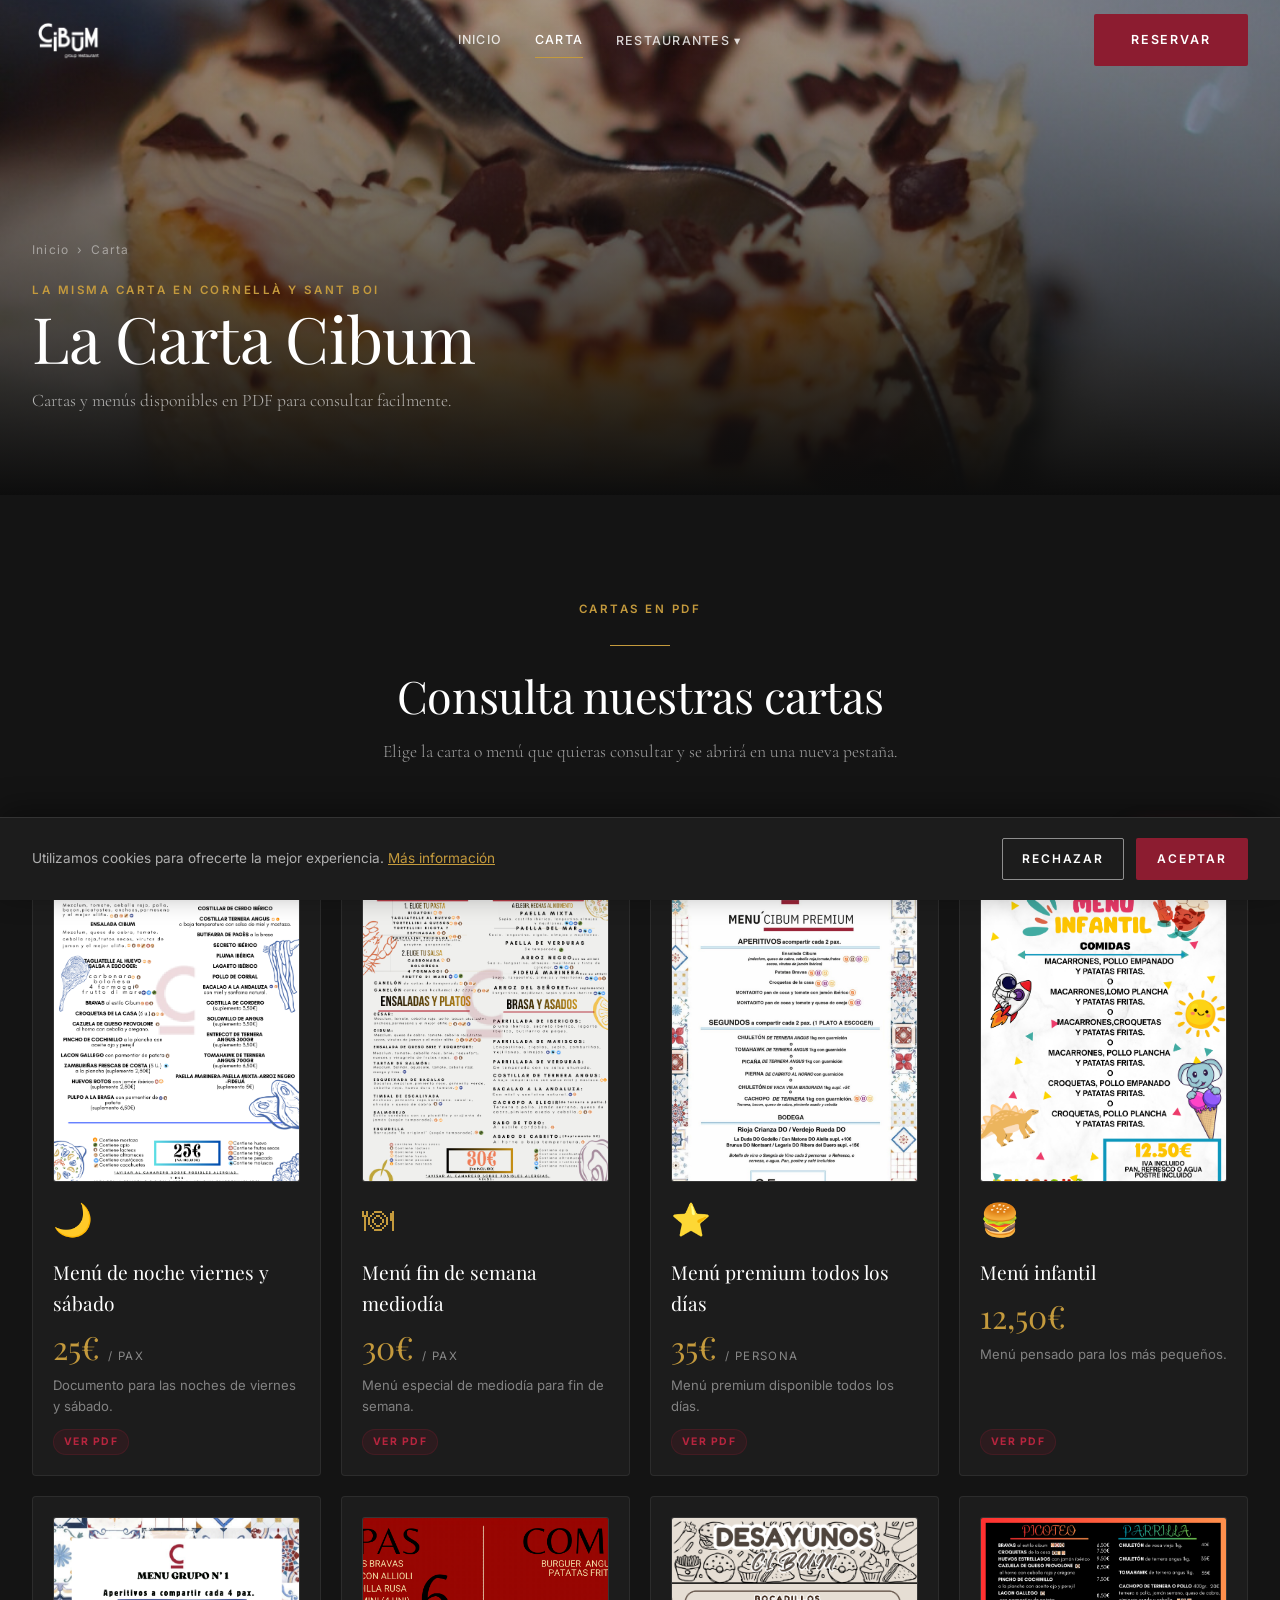
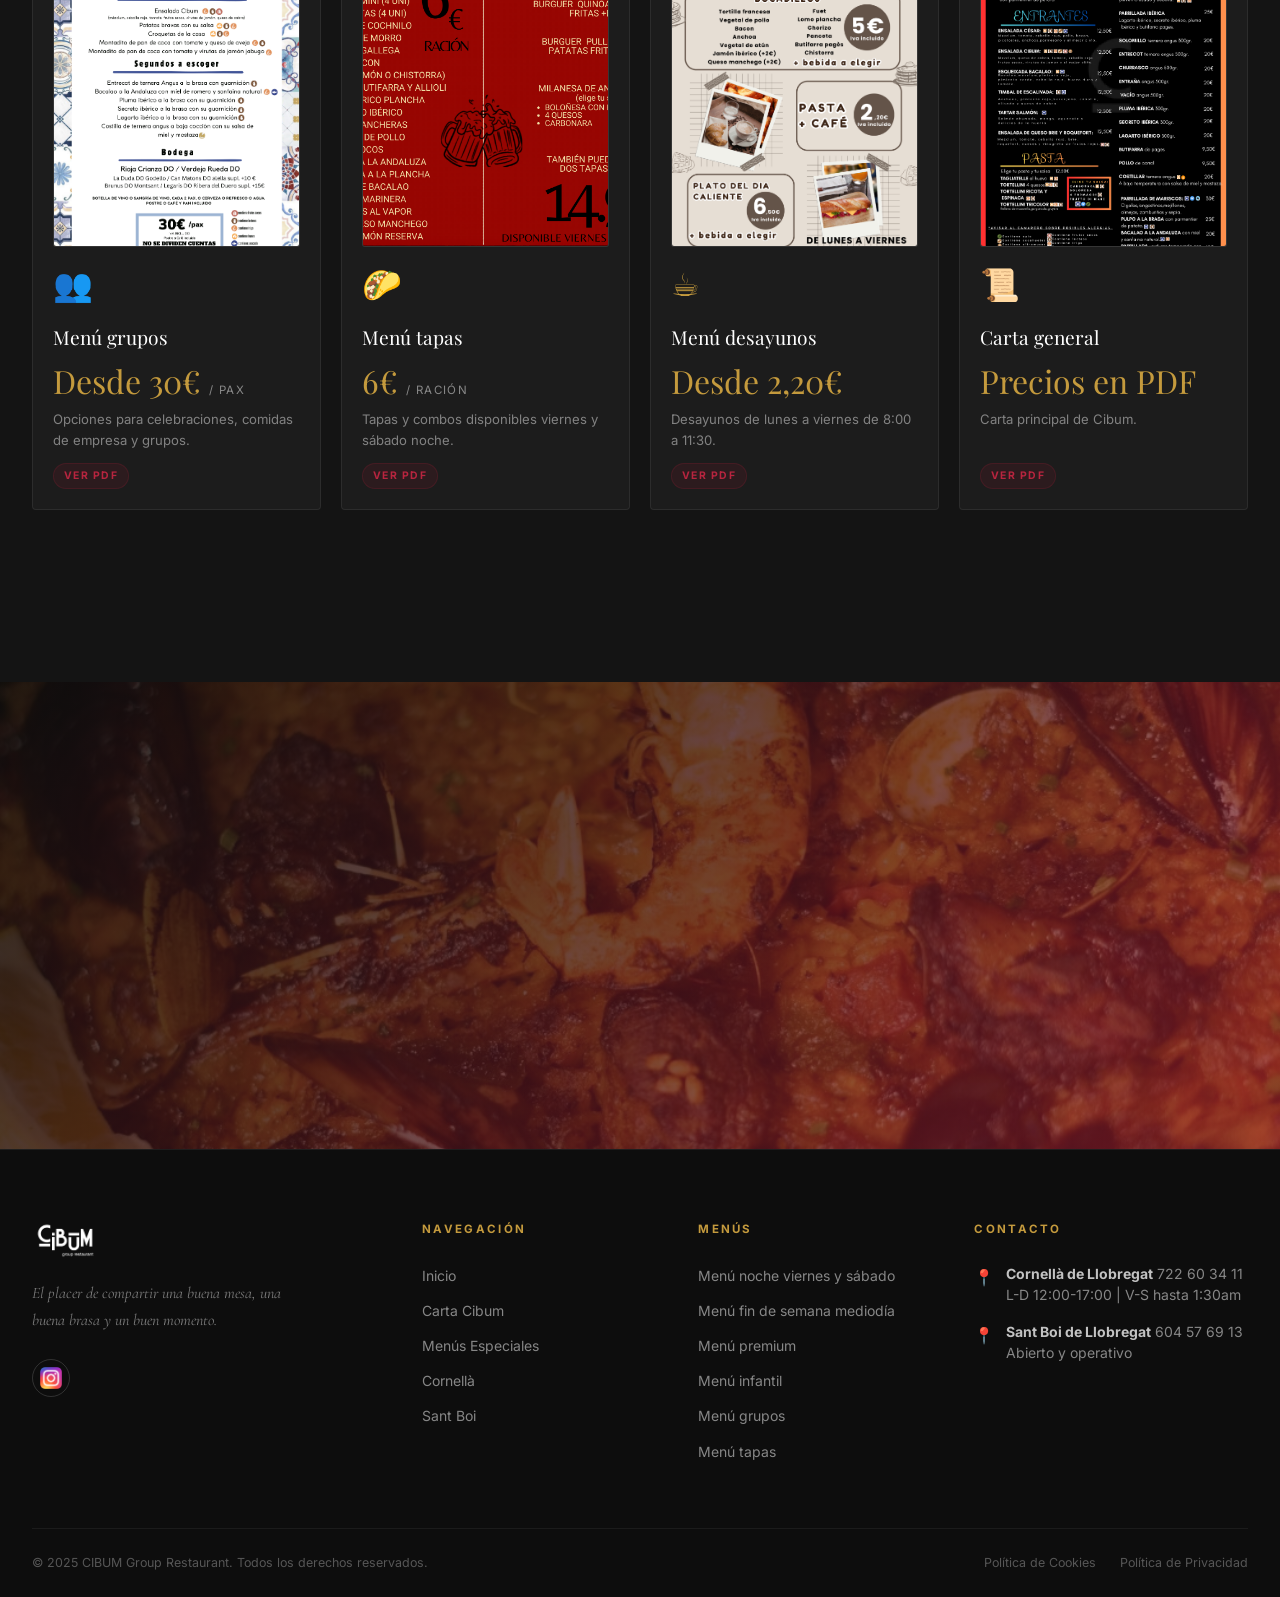
==== commit 9d78be9d: "Limpia texto interno de cartas" ====
--- a/carta.html
+++ b/carta.html
@@ -208,29 +208,6 @@
     .carta-panel { display: none; }
     .carta-panel.active { display: block; }
 
-    /* Featured banner */
-    .featured-banner {
-      background: linear-gradient(135deg, var(--color-brand-dark), var(--color-brand));
-      border-radius: 4px;
-      padding: 2rem 2.5rem;
-      display: flex;
-      align-items: center;
-      justify-content: space-between;
-      gap: 1.5rem;
-      margin-bottom: 3rem;
-      flex-wrap: wrap;
-    }
-    .featured-banner__text h3 {
-      font-family: var(--font-display);
-      font-size: 1.4rem;
-      color: white;
-      margin-bottom: 0.4rem;
-    }
-    .featured-banner__text p {
-      font-size: 0.85rem;
-      color: rgba(255,255,255,0.7);
-    }
-
     @media (max-width: 768px) {
       .download-grid { grid-template-columns: 1fr; }
       .carta-pdf-grid--wide { grid-template-columns: 1fr; }
@@ -308,14 +285,7 @@
         <span class="eyebrow">Cartas en PDF</span>
         <div class="divider"></div>
         <h2 class="section-title">Consulta nuestras cartas</h2>
-        <p class="section-subtitle">Para evitar informacion duplicada, aqui tienes siempre las cartas en formato PDF. Elige la carta que necesitas y se abrira en una nueva pestana.</p>
-      </div>
-
-      <div class="featured-banner reveal">
-        <div class="featured-banner__text">
-          <h3>Cartas y menús disponibles</h3>
-          <p>Estos son los únicos documentos que deben aparecer en la web. Guarda los PDFs en la carpeta <strong>pdfs</strong> con los nombres indicados.</p>
-        </div>
+        <p class="section-subtitle">Elige la carta o menú que quieras consultar y se abrirá en una nueva pestaña.</p>
       </div>
 
       <div class="download-grid carta-pdf-grid carta-pdf-grid--wide reveal">
--- a/css/style.css
+++ b/css/style.css
@@ -1001,53 +1001,6 @@
   color: rgba(255,255,255,0.45);
 }
 
-/* --- Testimonials --- */
-.testimonial {
-  background: var(--color-dark-2);
-  border: 1px solid rgba(255,255,255,0.07);
-  border-radius: var(--radius-lg);
-  padding: 2rem;
-  position: relative;
-}
-
-.testimonial::before {
-  content: '"';
-  position: absolute;
-  top: 1.5rem;
-  left: 1.75rem;
-  font-family: var(--font-display);
-  font-size: 4rem;
-  color: var(--color-gold);
-  opacity: 0.25;
-  line-height: 1;
-}
-
-.testimonial__text {
-  font-family: var(--font-elegant);
-  font-size: 1.05rem;
-  font-weight: 300;
-  font-style: italic;
-  color: rgba(255,255,255,0.8);
-  line-height: 1.75;
-  padding-top: 1.5rem;
-  margin-bottom: 1.5rem;
-}
-
-.testimonial__stars {
-  color: var(--color-gold);
-  font-size: 0.9rem;
-  letter-spacing: 0.1em;
-  margin-bottom: 0.5rem;
-}
-
-.testimonial__author {
-  font-size: 0.8rem;
-  font-weight: 600;
-  letter-spacing: 0.1em;
-  text-transform: uppercase;
-  color: rgba(255,255,255,0.45);
-}
-
 /* --- Full-width CTA Banner --- */
 .cta-banner {
   position: relative;
